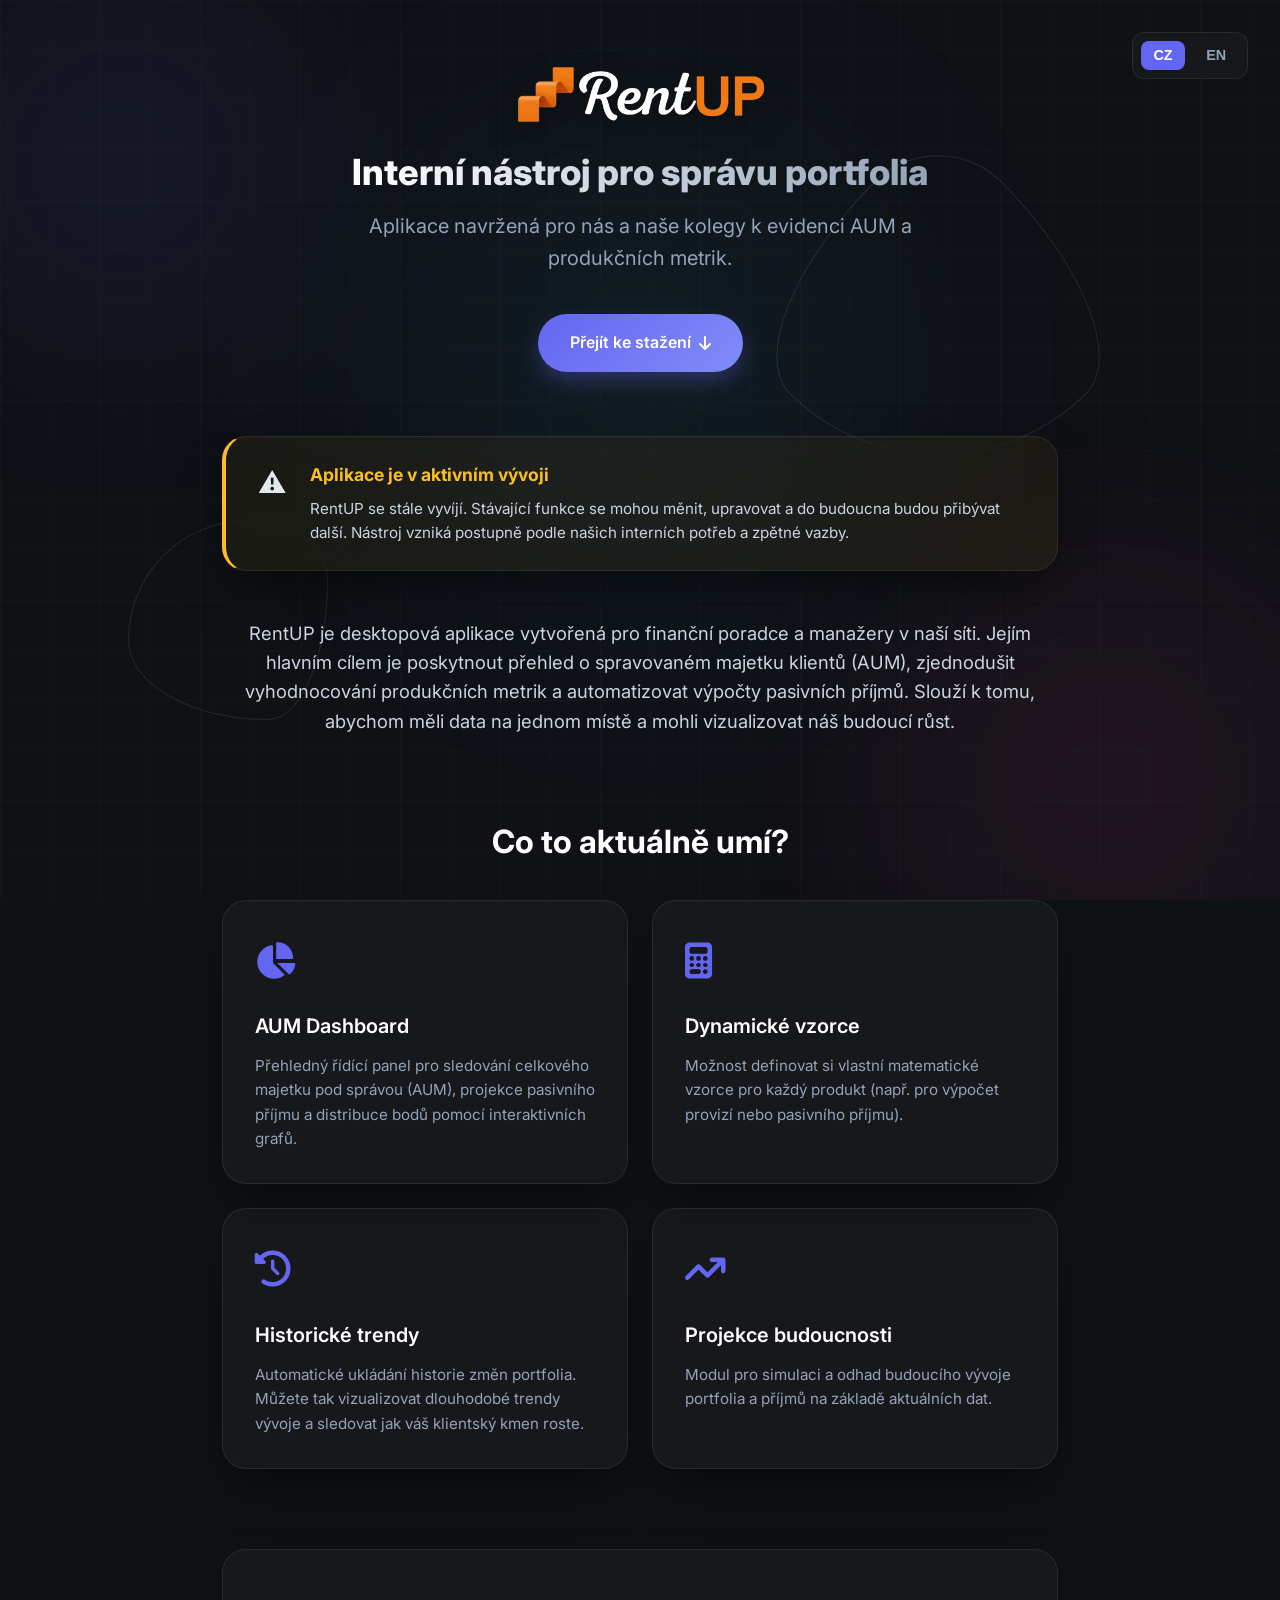
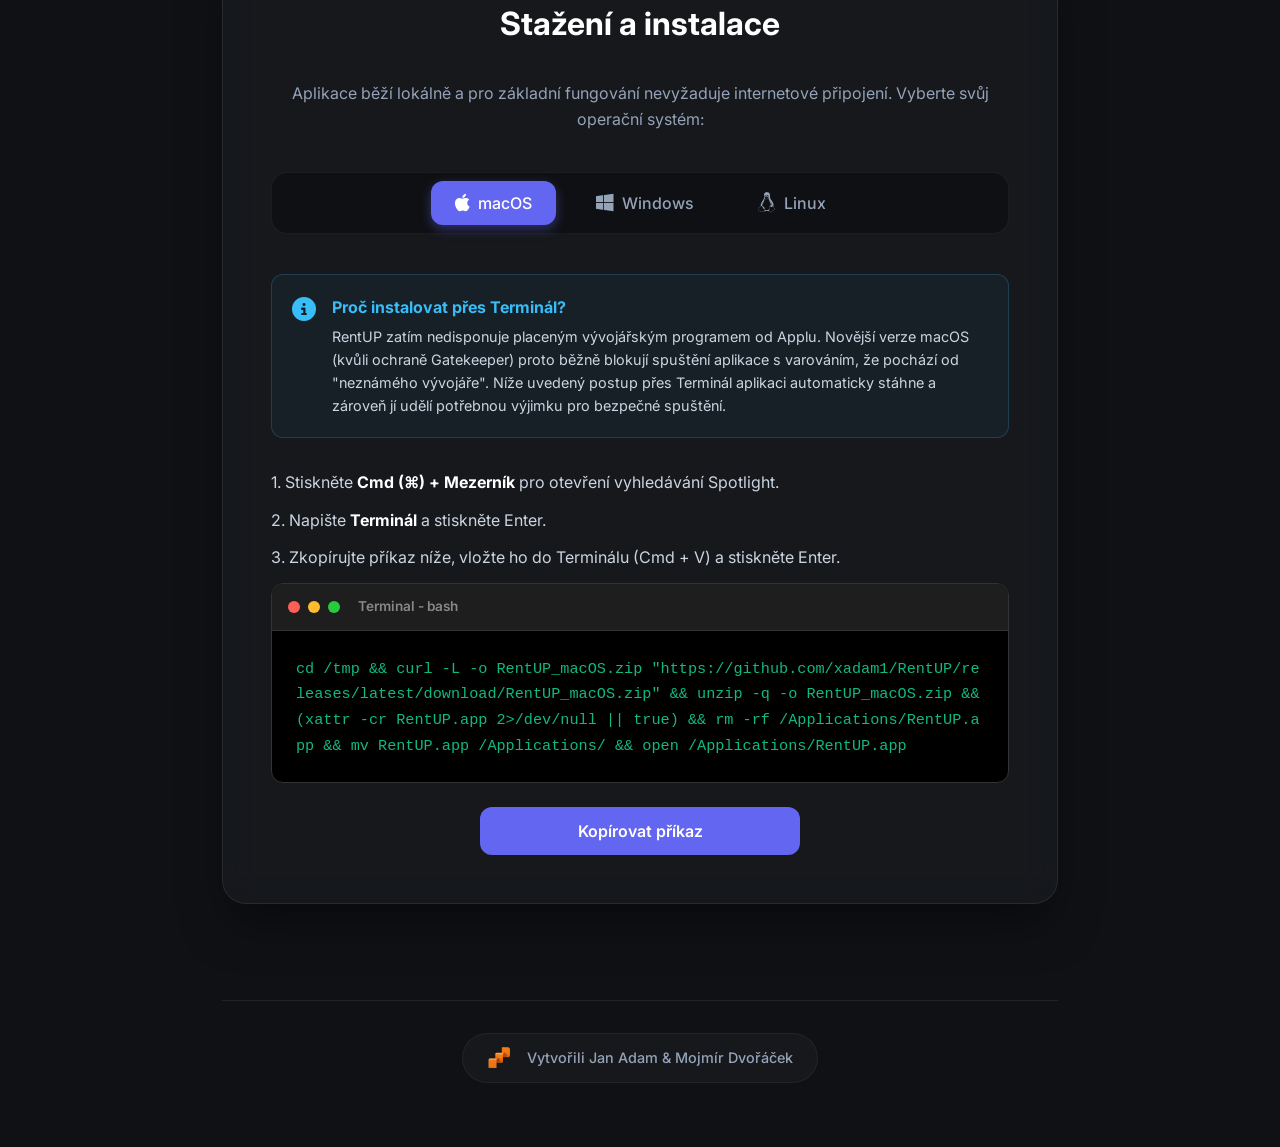
==== index.html @ 417eefb3 "Update pages, added gitignore, moved files, updated readme" ====
<!DOCTYPE html>
<html lang="cs">
<head>
    <meta charset="UTF-8">
    <meta name="viewport" content="width=device-width, initial-scale=1.0">
    <title>RentUP - Interní nástroj</title>
    <link rel="stylesheet" href="style.css">
    <link href="https://fonts.googleapis.com/css2?family=Inter:wght@300;400;500;600;700;800&display=swap" rel="stylesheet">
    <link rel="stylesheet" href="https://cdnjs.cloudflare.com/ajax/libs/font-awesome/6.4.0/css/all.min.css">
    <link rel="icon" type="image/png" href="assets/RentUP_Icon.png">
    <script>
        const translations = {
            'cs': {
                't-title': 'Interní nástroj pro správu portfolia',
                't-subtitle': 'Aplikace navržená pro nás a naše kolegy k evidenci AUM a produkčních metrik.',
                't-cta': 'Přejít ke stažení <i class="fa-solid fa-arrow-down" style="margin-left: 8px;"></i>',
                't-alert-title': 'Aplikace je v aktivním vývoji',
                't-alert-text': 'RentUP se stále vyvíjí. Stávající funkce se mohou měnit, upravovat a do budoucna budou přibývat další. Nástroj vzniká postupně podle našich interních potřeb a zpětné vazby.',
                't-desc': 'RentUP je desktopová aplikace vytvořená pro finanční poradce a manažery v naší síti. Jejím hlavním cílem je poskytnout přehled o spravovaném majetku klientů (AUM), zjednodušit vyhodnocování produkčních metrik a automatizovat výpočty pasivních příjmů. Slouží k tomu, abychom měli data na jednom místě a mohli vizualizovat náš budoucí růst.',
                't-feat-title': 'Co to aktuálně umí?',
                't-f1-title': 'AUM Dashboard',
                't-f1-text': 'Přehledný řídící panel pro sledování celkového majetku pod správou (AUM), projekce pasivního příjmu a distribuce bodů pomocí interaktivních grafů.',
                't-f2-title': 'Dynamické vzorce',
                't-f2-text': 'Možnost definovat si vlastní matematické vzorce pro každý produkt (např. pro výpočet provizí nebo pasivního příjmu).',
                't-f3-title': 'Historické trendy',
                't-f3-text': 'Automatické ukládání historie změn portfolia. Můžete tak vizualizovat dlouhodobé trendy vývoje a sledovat jak váš klientský kmen roste.',
                't-f4-title': 'Projekce budoucnosti',
                't-f4-text': 'Modul pro simulaci a odhad budoucího vývoje portfolia a příjmů na základě aktuálních dat.',
                't-inst-title': 'Stažení a instalace',
                't-inst-sub': 'Aplikace běží lokálně a pro základní fungování nevyžaduje internetové připojení. Vyberte svůj operační systém:',
                't-mac-alert-title': 'Proč instalovat přes Terminál?',
                't-mac-alert-text': 'RentUP zatím nedisponuje placeným vývojářským programem od Applu. Novější verze macOS (kvůli ochraně Gatekeeper) proto běžně blokují spuštění aplikace s varováním, že pochází od "neznámého vývojáře". Níže uvedený postup přes Terminál aplikaci automaticky stáhne a zároveň jí udělí potřebnou výjimku pro bezpečné spuštění.',
                't-step-1': '1. Stiskněte <strong>Cmd (⌘) + Mezerník</strong> pro otevření vyhledávání Spotlight.',
                't-step-2': '2. Napište <strong>Terminál</strong> a stiskněte Enter.',
                't-step-3': '3. Zkopírujte příkaz níže, vložte ho do Terminálu (Cmd + V) a stiskněte Enter.',
                't-copy-cmd': 'Kopírovat příkaz',
                't-win-desc': 'Stáhněte si ZIP archiv, rozbalte jej kamkoliv v počítači a spusťte soubor <code>RentUP.exe</code>. Žádná zdlouhavá instalace není potřeba.',
                't-win-btn': 'Stáhnout pro Windows (.zip)',
                't-lin-desc': 'Stáhněte si archiv pro Linux, rozbalte jej a spusťte binární soubor <code>RentUP</code>.',
                't-lin-btn': 'Stáhnout pro Linux (.zip)',
                't-footer-credits': 'Vytvořili Jan Adam & Mojmír Dvořáček'
            },
            'en': {
                't-title': 'Internal Portfolio Management Tool',
                't-subtitle': 'Application designed for us and our colleagues to track AUM and production metrics.',
                't-cta': 'Go to Download <i class="fa-solid fa-arrow-down" style="margin-left: 8px;"></i>',
                't-alert-title': 'Application is in active development',
                't-alert-text': 'RentUP is constantly evolving. Existing features may change or be modified, and new ones will be added in the future. The tool is being built progressively based on our internal needs and feedback.',
                't-desc': 'RentUP is a desktop application created for financial advisors and managers in our network. Its main goal is to provide an overview of Assets Under Management (AUM), simplify the evaluation of production metrics, and automate passive income calculations. It helps us keep data in one place and visualize our future growth.',
                't-feat-title': 'Current Features',
                't-f1-title': 'AUM Dashboard',
                't-f1-text': 'A clear dashboard for tracking total Assets Under Management (AUM), passive income projections, and point distributions using interactive charts.',
                't-f2-title': 'Dynamic Formulas',
                't-f2-text': 'The ability to define custom mathematical formulas for each product (e.g., for calculating commissions or passive income).',
                't-f3-title': 'Historical Trends',
                't-f3-text': 'Automatic saving of portfolio change history. You can visualize long-term development trends and track how your client base is growing.',
                't-f4-title': 'Future Projections',
                't-f4-text': 'A module for simulating and estimating future portfolio and income development based on current data.',
                't-inst-title': 'Download and Installation',
                't-inst-sub': 'The application runs locally and does not require an internet connection for basic functionality. Choose your operating system:',
                't-mac-alert-title': 'Why install via Terminal?',
                't-mac-alert-text': 'RentUP does not yet have a paid Apple Developer program. Therefore, newer versions of macOS (due to Gatekeeper protection) normally block the application from launching, warning that it comes from an "unknown developer". The Terminal procedure below automatically downloads the application and grants it the necessary exception for safe launch.',
                't-step-1': '1. Press <strong>Cmd (⌘) + Space</strong> to open Spotlight search.',
                't-step-2': '2. Type <strong>Terminal</strong> and press Enter.',
                't-step-3': '3. Copy the command below, paste it into the Terminal (Cmd + V) and press Enter.',
                't-copy-cmd': 'Copy command',
                't-win-desc': 'Download the ZIP archive, extract it anywhere on your computer, and run the <code>RentUP.exe</code> file. No tedious installation is needed.',
                't-win-btn': 'Download for Windows (.zip)',
                't-lin-desc': 'Download the archive for Linux, extract it, and run the <code>RentUP</code> binary.',
                't-lin-btn': 'Download for Linux (.zip)',
                't-footer-credits': 'Created by Jan Adam & Mojmír Dvořáček'
            }
        };

        let currentLang = 'cs';

        function setLanguage(lang) {
            currentLang = lang;
            document.documentElement.lang = lang;
            
            document.querySelectorAll('.lang-btn').forEach(btn => {
                if (btn.dataset.lang === lang) {
                    btn.classList.add('active');
                } else {
                    btn.classList.remove('active');
                }
            });

            for (const key in translations[lang]) {
                const elements = document.querySelectorAll(`[data-i18n="${key}"]`);
                elements.forEach(el => {
                    el.innerHTML = translations[lang][key];
                });
            }
        }

        function copyCommand() {
            const cmd = document.getElementById("install-cmd").innerText;
            navigator.clipboard.writeText(cmd).then(() => {
                const btn = document.getElementById("copy-btn");
                const originalText = translations[currentLang]['t-copy-cmd'];
                
                btn.innerHTML = currentLang === 'cs' ? 'Zkopírováno!' : 'Copied!';
                btn.classList.add("copied");
                
                setTimeout(() => {
                    btn.innerHTML = originalText;
                    btn.classList.remove("copied");
                }, 2000);
            });
        }

        function selectOS(os) {
            document.querySelectorAll('.os-content').forEach(el => el.classList.remove('active'));
            document.querySelectorAll('.os-tab').forEach(el => el.classList.remove('active'));
            
            document.getElementById(`os-${os}`).classList.add('active');
            document.querySelector(`.os-tab[data-os="${os}"]`).classList.add('active');
        }

        window.onload = () => {
            setLanguage('cs');
            selectOS('mac'); // Default selected OS
        };
    </script>
</head>
<body>
    <div class="grid-background"></div>
    <div class="background-blobs">
        <div class="blob blob-1"></div>
        <div class="blob blob-2"></div>
        <div class="blob blob-3"></div>
        <div class="floating-shape shape-1"></div>
        <div class="floating-shape shape-2"></div>
    </div>

    <!-- Language Switcher -->
    <div class="lang-switcher">
        <button class="lang-btn active" data-lang="cs" onclick="setLanguage('cs')">CZ</button>
        <button class="lang-btn" data-lang="en" onclick="setLanguage('en')">EN</button>
    </div>

    <div class="container">
        <header>
            <img src="assets/RentUP_Logo_White.png" alt="RentUP Logo" class="main-logo">
            <h1 class="title" data-i18n="t-title">Interní nástroj pro správu portfolia</h1>
            <p class="subtitle" data-i18n="t-subtitle">Aplikace navržená pro nás a naše kolegy k evidenci AUM a produkčních metrik.</p>
            
            <!-- Call to action button -->
            <a href="#download-section" class="cta-button" data-i18n="t-cta">Přejít ke stažení <i class="fa-solid fa-arrow-down" style="margin-left: 8px;"></i></a>
        </header>

        <main>
            <div class="alert-box glass-panel">
                <div class="alert-icon">⚠️</div>
                <div class="alert-content">
                    <strong data-i18n="t-alert-title">Aplikace je v aktivním vývoji</strong>
                    <p data-i18n="t-alert-text">RentUP se stále vyvíjí. Stávající funkce se mohou měnit, upravovat a do budoucna budou přibývat další. Nástroj vzniká postupně podle našich interních potřeb a zpětné vazby.</p>
                </div>
            </div>

            <section class="description-section">
                <p data-i18n="t-desc">
                    RentUP je desktopová aplikace vytvořená pro finanční poradce a manažery v naší síti. Jejím hlavním cílem je poskytnout přehled o spravovaném majetku klientů (AUM), zjednodušit vyhodnocování produkčních metrik a automatizovat výpočty pasivních příjmů. Slouží k tomu, abychom měli data na jednom místě a mohli vizualizovat náš budoucí růst.
                </p>
            </section>

            <section class="features">
                <h2 class="section-title" data-i18n="t-feat-title">Co to aktuálně umí?</h2>
                <div class="features-grid">
                    <div class="glass-panel feature-card">
                        <div class="feature-icon"><i class="fa-solid fa-chart-pie"></i></div>
                        <h3 data-i18n="t-f1-title">AUM Dashboard</h3>
                        <p data-i18n="t-f1-text">Přehledný řídící panel pro sledování celkového majetku pod správou (AUM), projekce pasivního příjmu a distribuce bodů pomocí interaktivních grafů.</p>
                    </div>
                    <div class="glass-panel feature-card">
                        <div class="feature-icon"><i class="fa-solid fa-calculator"></i></div>
                        <h3 data-i18n="t-f2-title">Dynamické vzorce</h3>
                        <p data-i18n="t-f2-text">Možnost definovat si vlastní matematické vzorce pro každý produkt (např. pro výpočet provizí nebo pasivního příjmu).</p>
                    </div>
                    <div class="glass-panel feature-card">
                        <div class="feature-icon"><i class="fa-solid fa-clock-rotate-left"></i></div>
                        <h3 data-i18n="t-f3-title">Historické trendy</h3>
                        <p data-i18n="t-f3-text">Automatické ukládání historie změn portfolia. Můžete tak vizualizovat dlouhodobé trendy vývoje a sledovat jak váš klientský kmen roste.</p>
                    </div>
                    <div class="glass-panel feature-card">
                        <div class="feature-icon"><i class="fa-solid fa-arrow-trend-up"></i></div>
                        <h3 data-i18n="t-f4-title">Projekce budoucnosti</h3>
                        <p data-i18n="t-f4-text">Modul pro simulaci a odhad budoucího vývoje portfolia a příjmů na základě aktuálních dat.</p>
                    </div>
                </div>
            </section>

            <section id="download-section" class="glass-panel install-section">
                <h2 class="section-title" data-i18n="t-inst-title">Stažení a instalace</h2>
                <p class="install-sub" data-i18n="t-inst-sub">Aplikace běží lokálně a pro základní fungování nevyžaduje internetové připojení. Vyberte svůj operační systém:</p>

                <div class="os-tabs">
                    <button class="os-tab active" data-os="mac" onclick="selectOS('mac')">
                        <i class="fa-brands fa-apple" style="font-size: 20px;"></i> macOS
                    </button>
                    <button class="os-tab" data-os="windows" onclick="selectOS('windows')">
                        <i class="fa-brands fa-windows" style="font-size: 20px;"></i> Windows
                    </button>
                    <button class="os-tab" data-os="linux" onclick="selectOS('linux')">
                        <i class="fa-brands fa-linux" style="font-size: 20px;"></i> Linux
                    </button>
                </div>

                <!-- macOS Content -->
                <div id="os-mac" class="os-content active">
                    <div class="info-alert">
                        <i class="fa-solid fa-circle-info" style="font-size: 24px; color: #38bdf8; margin-top: 2px;"></i>
                        <div>
                            <strong data-i18n="t-mac-alert-title">Proč instalovat přes Terminál?</strong>
                            <p data-i18n="t-mac-alert-text">RentUP zatím nedisponuje placeným vývojářským programem od Applu. Novější verze macOS (kvůli ochraně Gatekeeper) proto běžně blokují spuštění aplikace s varováním, že pochází od "neznámého vývojáře". Níže uvedený postup přes Terminál aplikaci automaticky stáhne a zároveň jí udělí potřebnou výjimku pro bezpečné spuštění.</p>
                        </div>
                    </div>
                    
                    <div class="steps">
                        <p data-i18n="t-step-1">1. Stiskněte <strong>Cmd (⌘) + Mezerník</strong> pro otevření vyhledávání Spotlight.</p>
                        <p data-i18n="t-step-2">2. Napište <strong>Terminál</strong> a stiskněte Enter.</p>
                        <p data-i18n="t-step-3">3. Zkopírujte příkaz níže, vložte ho do Terminálu (Cmd + V) a stiskněte Enter.</p>
                    </div>

                    <div class="terminal-block">
                        <div class="terminal-header">
                            <span class="dot red"></span>
                            <span class="dot yellow"></span>
                            <span class="dot green"></span>
                            <span class="terminal-title">Terminal - bash</span>
                        </div>
                        <div class="terminal-body">
                            <code id="install-cmd">cd /tmp && curl -L -o RentUP_macOS.zip "https://github.com/xadam1/RentUP/releases/latest/download/RentUP_macOS.zip" && unzip -q -o RentUP_macOS.zip && (xattr -cr RentUP.app 2&gt;/dev/null || true) && rm -rf /Applications/RentUP.app && mv RentUP.app /Applications/ && open /Applications/RentUP.app</code>
                        </div>
                    </div>
                    <div class="download-button-wrapper">
                        <button id="copy-btn" class="primary-btn" onclick="copyCommand()" data-i18n="t-copy-cmd">Kopírovat příkaz</button>
                    </div>
                </div>

                <!-- Windows Content -->
                <div id="os-windows" class="os-content">
                    <p class="os-desc" data-i18n="t-win-desc">Stáhněte si ZIP archiv, rozbalte jej kamkoliv v počítači a spusťte soubor <code>RentUP.exe</code>. Žádná zdlouhavá instalace není potřeba.</p>
                    <div class="download-button-wrapper">
                        <a href="https://github.com/xadam1/RentUP/releases/latest/download/RentUP_Windows.zip" class="primary-btn download-link">
                            <i class="fa-solid fa-download"></i>
                            <span data-i18n="t-win-btn">Stáhnout pro Windows (.zip)</span>
                        </a>
                    </div>
                </div>

                <!-- Linux Content -->
                <div id="os-linux" class="os-content">
                    <p class="os-desc" data-i18n="t-lin-desc">Stáhněte si archiv pro Linux, rozbalte jej a spusťte binární soubor <code>RentUP</code>.</p>
                    <div class="download-button-wrapper">
                        <a href="https://github.com/xadam1/RentUP/releases/latest/download/RentUP_Linux.zip" class="primary-btn download-link">
                            <i class="fa-solid fa-download"></i>
                            <span data-i18n="t-lin-btn">Stáhnout pro Linux (.zip)</span>
                        </a>
                    </div>
                </div>

            </section>
        </main>
        
        <footer>
            <div class="credits">
                <img src="assets/RentUP_Icon.png" alt="RentUP Icon" class="footer-icon">
                <p data-i18n="t-footer-credits">Vytvořili Jan Adam & Mojmír Dvořáček</p>
            </div>
        </footer>
    </div>
</body>
</html>
---- style.css ----
:root {
    --bg-color: #0f1115;
    --text-color: #e2e8f0;
    --accent-color: #6366f1;
    --accent-hover: #4f46e5;
    --glass-bg: rgba(255, 255, 255, 0.03);
    --glass-border: rgba(255, 255, 255, 0.08);
    --card-hover-bg: rgba(255, 255, 255, 0.06);
}

* {
    box-sizing: border-box;
    margin: 0;
    padding: 0;
}

body {
    font-family: 'Inter', sans-serif;
    background-color: var(--bg-color);
    color: var(--text-color);
    line-height: 1.6;
    overflow-x: hidden;
    position: relative;
}

/* Background grid for modern look */
.grid-background {
    position: fixed;
    top: 0;
    left: 0;
    width: 100vw;
    height: 100vh;
    z-index: -2;
    background-image: 
        linear-gradient(to right, rgba(255, 255, 255, 0.02) 1px, transparent 1px),
        linear-gradient(to bottom, rgba(255, 255, 255, 0.02) 1px, transparent 1px);
    background-size: 50px 50px;
    pointer-events: none;
}

/* Background Blobs and Shapes */
.background-blobs {
    position: fixed;
    top: 0;
    left: 0;
    width: 100vw;
    height: 100vh;
    z-index: -1;
    overflow: hidden;
    pointer-events: none;
}

.blob {
    position: absolute;
    filter: blur(100px);
    opacity: 0.4;
    border-radius: 50%;
    animation: float 20s infinite ease-in-out;
}

.blob-1 {
    top: -10%;
    left: -10%;
    width: 500px;
    height: 500px;
    background: radial-gradient(circle, rgba(99,102,241,0.4) 0%, rgba(99,102,241,0) 70%);
}

.blob-2 {
    bottom: -20%;
    right: -10%;
    width: 600px;
    height: 600px;
    background: radial-gradient(circle, rgba(236,72,153,0.3) 0%, rgba(236,72,153,0) 70%);
    animation-delay: -5s;
}

.blob-3 {
    top: 40%;
    left: 50%;
    transform: translate(-50%, -50%);
    width: 800px;
    height: 800px;
    background: radial-gradient(circle, rgba(56,189,248,0.2) 0%, rgba(56,189,248,0) 70%);
    animation-delay: -10s;
}

.floating-shape {
    position: absolute;
    border: 1px solid rgba(255, 255, 255, 0.1);
    animation: floatShape 25s infinite linear;
}

.shape-1 {
    width: 300px;
    height: 300px;
    top: 20%;
    right: 15%;
    border-radius: 30% 70% 70% 30% / 30% 30% 70% 70%;
    transform: rotate(45deg);
}

.shape-2 {
    width: 200px;
    height: 200px;
    bottom: 20%;
    left: 10%;
    border-radius: 60% 40% 30% 70% / 60% 30% 70% 40%;
    animation-direction: reverse;
}

@keyframes float {
    0%, 100% { transform: translate(0, 0) scale(1); }
    33% { transform: translate(30px, -50px) scale(1.1); }
    66% { transform: translate(-20px, 20px) scale(0.9); }
}

@keyframes floatShape {
    0% { transform: rotate(0deg) translate(0, 0); }
    50% { transform: rotate(180deg) translate(50px, 50px); }
    100% { transform: rotate(360deg) translate(0, 0); }
}

/* Language Switcher */
.lang-switcher {
    position: absolute;
    top: 2rem;
    right: 2rem;
    display: flex;
    gap: 0.5rem;
    background: var(--glass-bg);
    border: 1px solid var(--glass-border);
    backdrop-filter: blur(10px);
    padding: 0.5rem;
    border-radius: 12px;
    z-index: 10;
}

.lang-btn {
    background: transparent;
    border: none;
    color: #94a3b8;
    padding: 0.4rem 0.8rem;
    border-radius: 8px;
    cursor: pointer;
    font-size: 0.9rem;
    font-weight: 600;
    transition: all 0.2s ease;
}

.lang-btn:hover {
    color: #fff;
    background: rgba(255, 255, 255, 0.05);
}

.lang-btn.active {
    background: var(--accent-color);
    color: #fff;
}

.container {
    max-width: 900px;
    margin: 0 auto;
    padding: 4rem 2rem;
    position: relative;
    z-index: 1;
}

/* Header */
header {
    text-align: center;
    margin-bottom: 4rem;
    animation: fadeInDown 0.8s ease-out;
    display: flex;
    flex-direction: column;
    align-items: center;
}

.main-logo {
    width: 280px; /* Made logo bigger */
    height: auto;
    margin-bottom: 1.5rem;
    filter: drop-shadow(0 10px 15px rgba(0,0,0,0.3));
}

.title {
    font-size: 2.25rem;
    font-weight: 800;
    margin-bottom: 1rem;
    background: linear-gradient(to right, #fff, #94a3b8);
    -webkit-background-clip: text;
    -webkit-text-fill-color: transparent;
    line-height: 1.2;
}

.subtitle {
    font-size: 1.25rem;
    color: #94a3b8;
    max-width: 600px;
    margin: 0 auto 2.5rem auto;
}

.cta-button {
    display: inline-flex;
    align-items: center;
    background: linear-gradient(135deg, var(--accent-color), #818cf8);
    color: #fff;
    padding: 1rem 2rem;
    border-radius: 50px;
    font-weight: 600;
    text-decoration: none;
    transition: all 0.3s ease;
    box-shadow: 0 10px 20px rgba(99, 102, 241, 0.3);
}

.cta-button:hover {
    transform: translateY(-3px);
    box-shadow: 0 15px 30px rgba(99, 102, 241, 0.4);
    background: linear-gradient(135deg, var(--accent-hover), #6366f1);
}

/* Glassmorphism Panel */
.glass-panel {
    background: var(--glass-bg);
    border: 1px solid var(--glass-border);
    backdrop-filter: blur(16px);
    -webkit-backdrop-filter: blur(16px);
    border-radius: 24px;
    padding: 2rem;
    box-shadow: 0 25px 50px -12px rgba(0, 0, 0, 0.5);
}

/* Alerts */
.alert-box {
    display: flex;
    align-items: flex-start;
    gap: 1.5rem;
    margin-bottom: 3rem;
    border-left: 4px solid #fbbf24;
    background: rgba(251, 191, 36, 0.05);
    padding: 1.5rem 2rem;
    animation: fadeInUp 0.8s ease-out 0.2s both;
}

.alert-icon {
    font-size: 1.75rem;
}

.alert-content strong {
    display: block;
    color: #fbbf24;
    font-size: 1.1rem;
    margin-bottom: 0.5rem;
}

.alert-content p {
    color: #cbd5e1;
    font-size: 0.95rem;
}

.info-alert {
    display: flex;
    align-items: flex-start;
    gap: 1rem;
    background: rgba(56, 189, 248, 0.05);
    border: 1px solid rgba(56, 189, 248, 0.2);
    border-radius: 12px;
    padding: 1.25rem;
    margin-bottom: 2rem;
}

.info-alert strong {
    color: #38bdf8;
    display: block;
    margin-bottom: 0.25rem;
}

.info-alert p {
    font-size: 0.9rem;
    color: #cbd5e1;
}

/* Text Sections */
.description-section {
    text-align: center;
    font-size: 1.15rem;
    color: #cbd5e1;
    max-width: 800px;
    margin: 0 auto 5rem auto;
    animation: fadeInUp 0.8s ease-out 0.3s both;
}

.section-title {
    font-size: 2rem;
    font-weight: 700;
    margin-bottom: 2rem;
    text-align: center;
    color: #fff;
}

/* Features Grid */
.features {
    margin-bottom: 5rem;
    animation: fadeInUp 0.8s ease-out 0.4s both;
}

.features-grid {
    display: grid;
    grid-template-columns: repeat(auto-fit, minmax(280px, 1fr));
    gap: 1.5rem;
}

.feature-card {
    padding: 2rem;
    transition: transform 0.3s ease, background 0.3s ease, box-shadow 0.3s ease;
    cursor: default;
}

.feature-card:hover {
    transform: translateY(-5px);
    background: var(--card-hover-bg);
    box-shadow: 0 15px 30px rgba(0,0,0,0.2);
    border-color: rgba(255,255,255,0.15);
}

.feature-icon {
    font-size: 2.25rem;
    margin-bottom: 1.25rem;
    display: inline-block;
    color: var(--accent-color);
}

.feature-card h3 {
    font-size: 1.25rem;
    font-weight: 600;
    color: #fff;
    margin-bottom: 0.75rem;
}

.feature-card p {
    color: #94a3b8;
    font-size: 0.95rem;
}

/* Install Section */
.install-section {
    padding: 3rem;
    animation: fadeInUp 0.8s ease-out 0.5s both;
    scroll-margin-top: 2rem; /* For smooth scrolling */
}

.install-sub {
    text-align: center;
    color: #94a3b8;
    margin-bottom: 2.5rem;
}

.os-tabs {
    display: flex;
    justify-content: center;
    gap: 1rem;
    margin-bottom: 2.5rem;
    background: rgba(0,0,0,0.3);
    padding: 0.5rem;
    border-radius: 16px;
    border: 1px solid rgba(255,255,255,0.05);
}

.os-tab {
    display: flex;
    align-items: center;
    gap: 0.5rem;
    background: transparent;
    border: none;
    color: #94a3b8;
    padding: 0.75rem 1.5rem;
    font-size: 1rem;
    font-weight: 500;
    cursor: pointer;
    border-radius: 12px;
    transition: all 0.2s ease;
    font-family: inherit;
}

.os-tab:hover {
    color: #fff;
    background: rgba(255,255,255,0.05);
}

.os-tab.active {
    background: var(--accent-color);
    color: #fff;
    box-shadow: 0 4px 12px rgba(99, 102, 241, 0.4);
}

.os-content {
    display: none;
    animation: fadeIn 0.4s ease-out;
}

.os-content.active {
    display: block;
}

/* Terminal */
.steps p {
    margin-bottom: 0.75rem;
    color: #cbd5e1;
}

.steps strong {
    color: #fff;
}

.terminal-block {
    background: #000;
    border-radius: 12px;
    overflow: hidden;
    margin-bottom: 1.5rem;
    text-align: left;
    border: 1px solid #333;
}

.terminal-header {
    background: #1e1e1e;
    padding: 0.75rem 1rem;
    display: flex;
    align-items: center;
    border-bottom: 1px solid #333;
}

.dot {
    width: 12px;
    height: 12px;
    border-radius: 50%;
    margin-right: 8px;
}
.dot.red { background: #ff5f56; }
.dot.yellow { background: #ffbd2e; }
.dot.green { background: #27c93f; }

.terminal-title {
    color: #888;
    font-size: 0.85rem;
    margin-left: 10px;
    font-weight: 600;
}

.terminal-body {
    padding: 1.5rem;
    overflow-x: auto;
}

.terminal-body code {
    font-family: 'Menlo', 'Monaco', 'Courier New', monospace;
    color: #10b981;
    font-size: 0.95rem;
    line-height: 1.5;
    white-space: pre-wrap;
    word-break: break-all;
}

/* Buttons */
.download-button-wrapper {
    display: flex;
    justify-content: center;
    margin-top: 1.5rem;
}

.primary-btn {
    display: inline-flex;
    align-items: center;
    justify-content: center;
    gap: 0.75rem;
    background: var(--accent-color);
    color: #fff;
    border: none;
    padding: 0.875rem 1.5rem;
    border-radius: 12px;
    font-size: 1rem;
    font-weight: 600;
    cursor: pointer;
    transition: all 0.3s ease;
    font-family: inherit;
    text-decoration: none;
    width: 100%;
    max-width: 320px;
}

.primary-btn:hover {
    background: var(--accent-hover);
    transform: translateY(-2px);
    box-shadow: 0 8px 16px rgba(99, 102, 241, 0.3);
}

.primary-btn.copied {
    background: #10b981;
}

.os-desc {
    text-align: center;
    color: #cbd5e1;
    max-width: 500px;
    margin: 0 auto 1.5rem auto;
}

/* Footer */
footer {
    margin-top: 6rem;
    padding-top: 2rem;
    border-top: 1px solid var(--glass-border);
    display: flex;
    flex-direction: column;
    align-items: center;
    gap: 1rem;
}

.credits {
    display: flex;
    align-items: center;
    gap: 1rem;
    background: rgba(255,255,255,0.03);
    padding: 0.75rem 1.5rem;
    border-radius: 50px;
    border: 1px solid rgba(255,255,255,0.05);
}

.footer-icon {
    width: 24px;
    height: 24px;
    border-radius: 6px;
}

.credits p {
    color: #94a3b8;
    font-size: 0.9rem;
    font-weight: 500;
}

/* Animations */
@keyframes fadeInUp {
    from { opacity: 0; transform: translateY(20px); }
    to { opacity: 1; transform: translateY(0); }
}

@keyframes fadeInDown {
    from { opacity: 0; transform: translateY(-20px); }
    to { opacity: 1; transform: translateY(0); }
}

@keyframes fadeIn {
    from { opacity: 0; }
    to { opacity: 1; }
}

/* Smooth Scrolling */
html {
    scroll-behavior: smooth;
}

/* Responsive */
@media (max-width: 768px) {
    .title { font-size: 2.25rem; }
    .os-tabs { flex-direction: column; }
    .glass-panel { padding: 1.5rem; }
    .install-section { padding: 2rem 1.5rem; }
    .features-grid { grid-template-columns: 1fr; }
    .lang-switcher { position: relative; top: 0; right: 0; justify-content: center; margin-bottom: 2rem; display: inline-flex; }
    body { display: flex; flex-direction: column; }
    .container { padding-top: 2rem; }
}
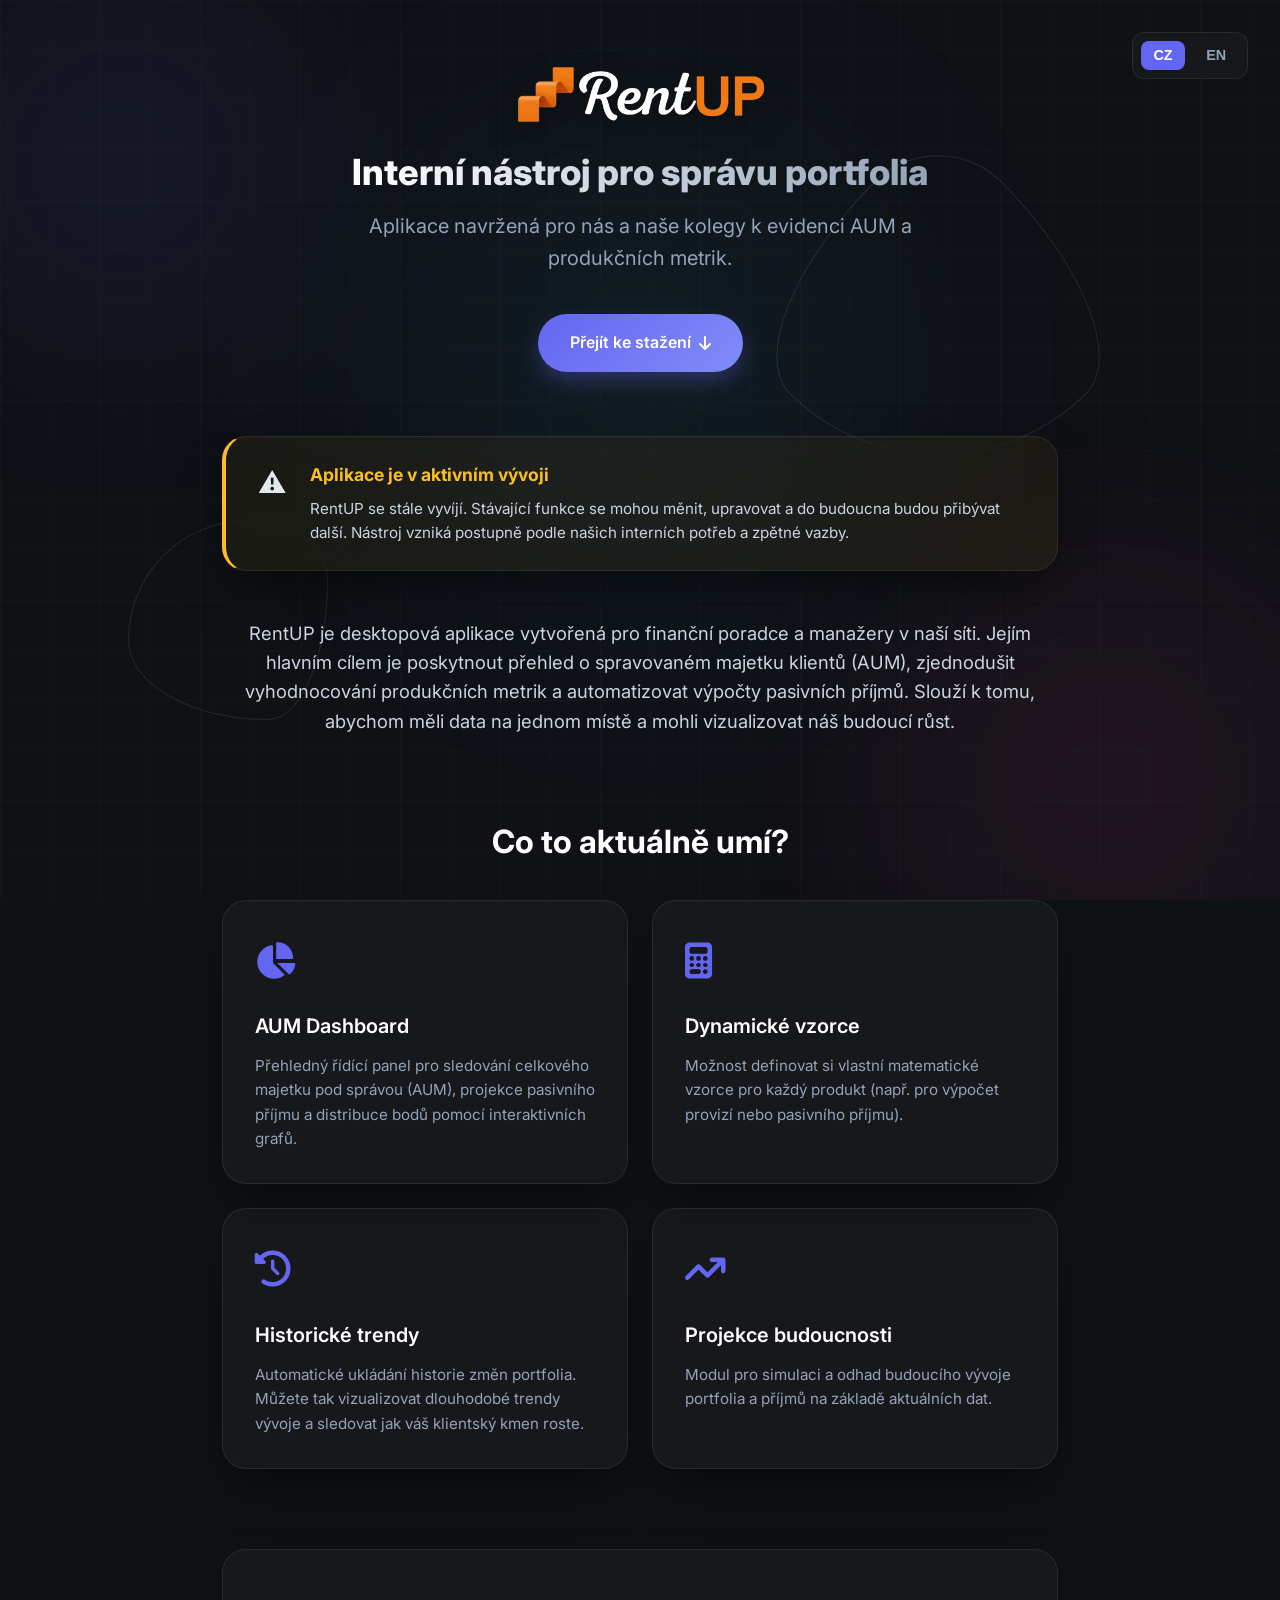
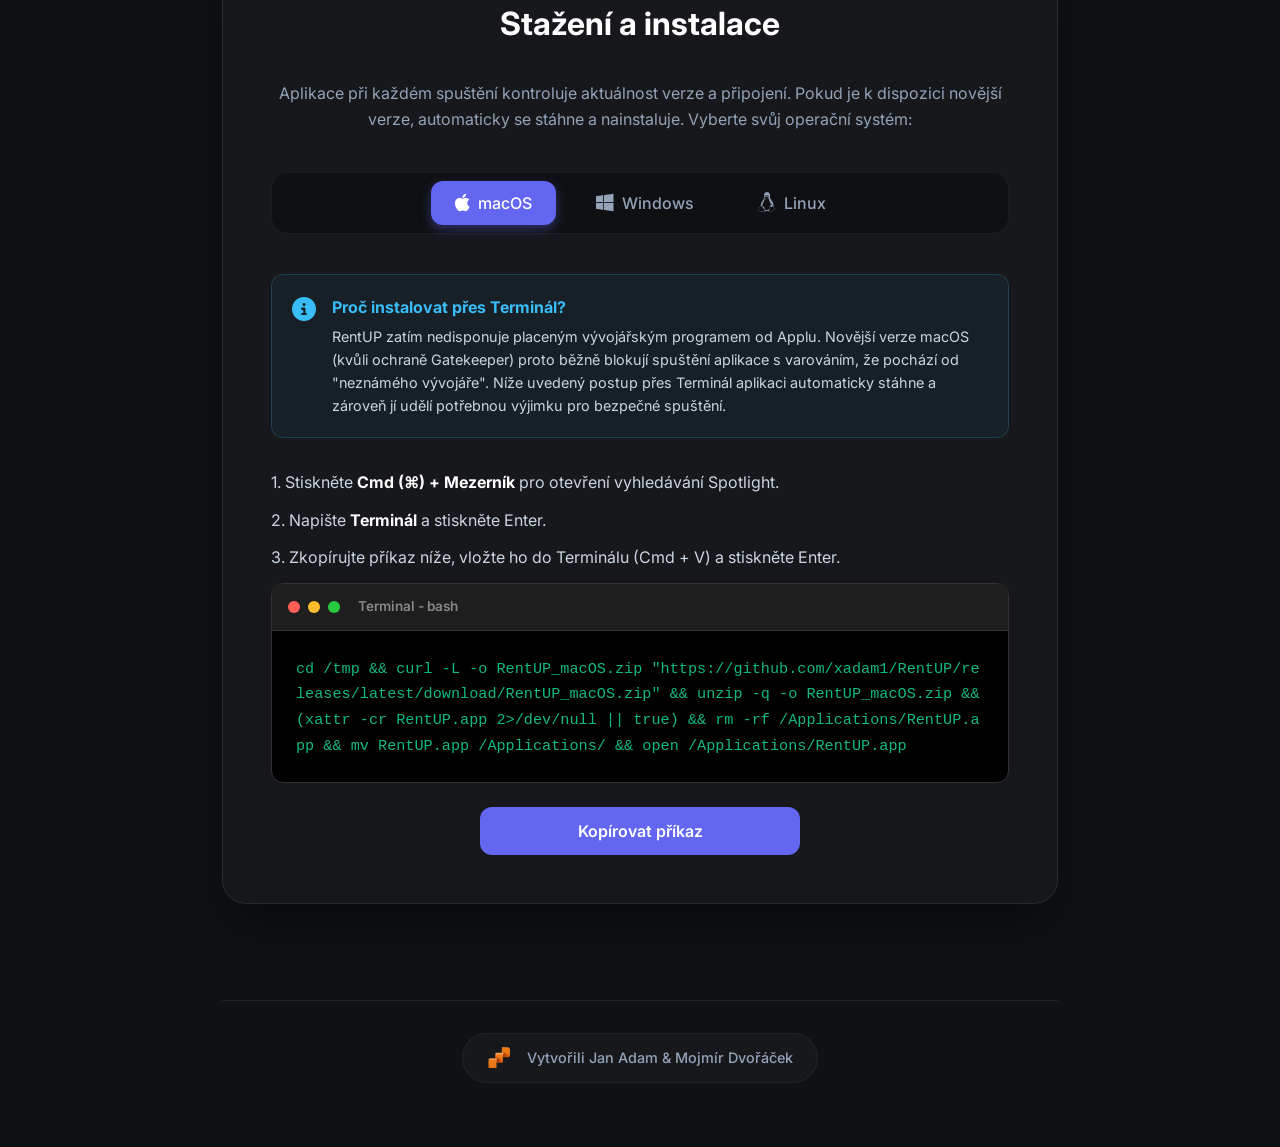
==== commit 51835e02: "Update docs structure and README for mandatory internet connection" ====
--- a/index.html
+++ b/index.html
@@ -27,7 +27,7 @@
                 't-f4-title': 'Projekce budoucnosti',
                 't-f4-text': 'Modul pro simulaci a odhad budoucího vývoje portfolia a příjmů na základě aktuálních dat.',
                 't-inst-title': 'Stažení a instalace',
-                't-inst-sub': 'Aplikace běží lokálně a pro základní fungování nevyžaduje internetové připojení. Vyberte svůj operační systém:',
+                't-inst-sub': 'Aplikace při každém spuštění kontroluje aktuálnost verze a připojení. Pokud je k dispozici novější verze, automaticky se stáhne a nainstaluje. Vyberte svůj operační systém:',
                 't-mac-alert-title': 'Proč instalovat přes Terminál?',
                 't-mac-alert-text': 'RentUP zatím nedisponuje placeným vývojářským programem od Applu. Novější verze macOS (kvůli ochraně Gatekeeper) proto běžně blokují spuštění aplikace s varováním, že pochází od "neznámého vývojáře". Níže uvedený postup přes Terminál aplikaci automaticky stáhne a zároveň jí udělí potřebnou výjimku pro bezpečné spuštění.',
                 't-step-1': '1. Stiskněte <strong>Cmd (⌘) + Mezerník</strong> pro otevření vyhledávání Spotlight.',
@@ -57,7 +57,7 @@
                 't-f4-title': 'Future Projections',
                 't-f4-text': 'A module for simulating and estimating future portfolio and income development based on current data.',
                 't-inst-title': 'Download and Installation',
-                't-inst-sub': 'The application runs locally and does not require an internet connection for basic functionality. Choose your operating system:',
+                't-inst-sub': 'The application checks for updates upon each startup. If a newer version is available, it automatically downloads and installs. Choose your operating system:',
                 't-mac-alert-title': 'Why install via Terminal?',
                 't-mac-alert-text': 'RentUP does not yet have a paid Apple Developer program. Therefore, newer versions of macOS (due to Gatekeeper protection) normally block the application from launching, warning that it comes from an "unknown developer". The Terminal procedure below automatically downloads the application and grants it the necessary exception for safe launch.',
                 't-step-1': '1. Press <strong>Cmd (⌘) + Space</strong> to open Spotlight search.',
@@ -193,7 +193,7 @@
 
             <section id="download-section" class="glass-panel install-section">
                 <h2 class="section-title" data-i18n="t-inst-title">Stažení a instalace</h2>
-                <p class="install-sub" data-i18n="t-inst-sub">Aplikace běží lokálně a pro základní fungování nevyžaduje internetové připojení. Vyberte svůj operační systém:</p>
+                <p class="install-sub" data-i18n="t-inst-sub">Aplikace při každém spuštění kontroluje aktuálnost verze a připojení. Pokud je k dispozici novější verze, automaticky se stáhne a nainstaluje. Vyberte svůj operační systém:</p>
 
                 <div class="os-tabs">
                     <button class="os-tab active" data-os="mac" onclick="selectOS('mac')">
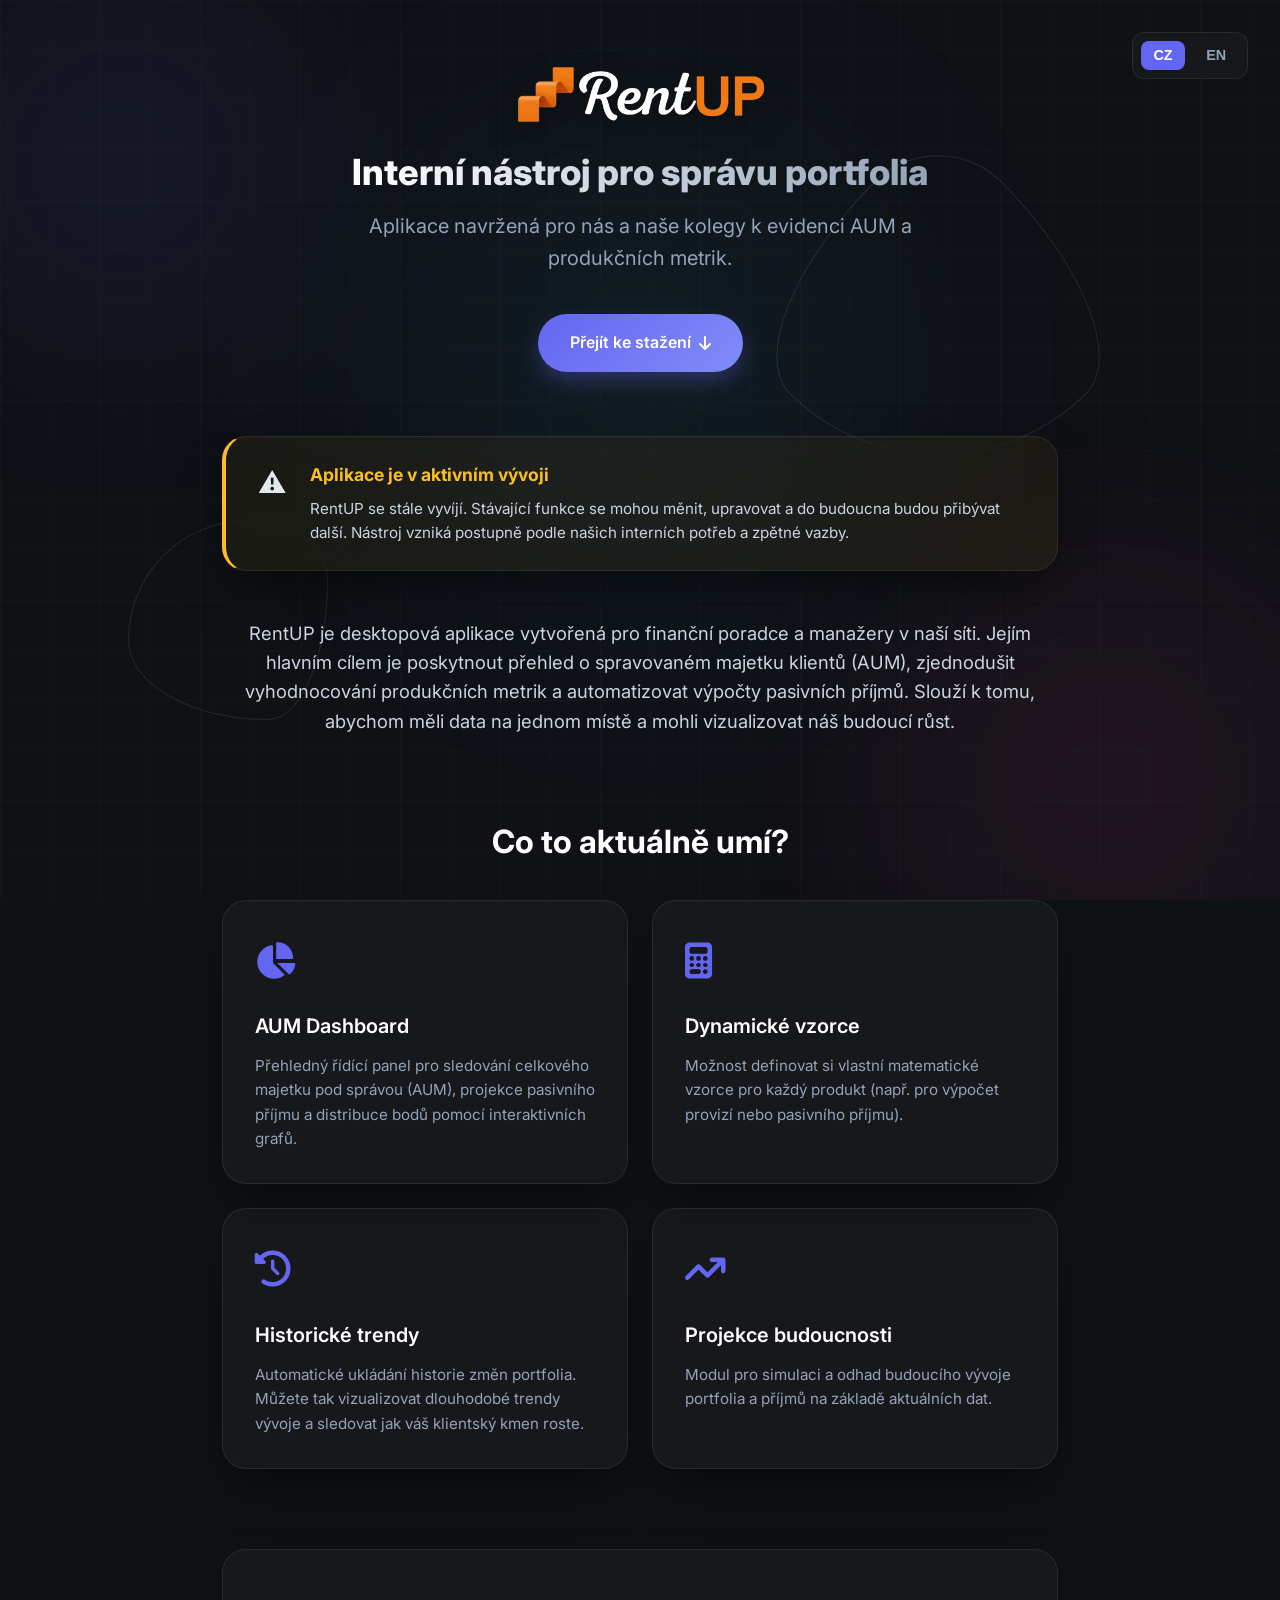
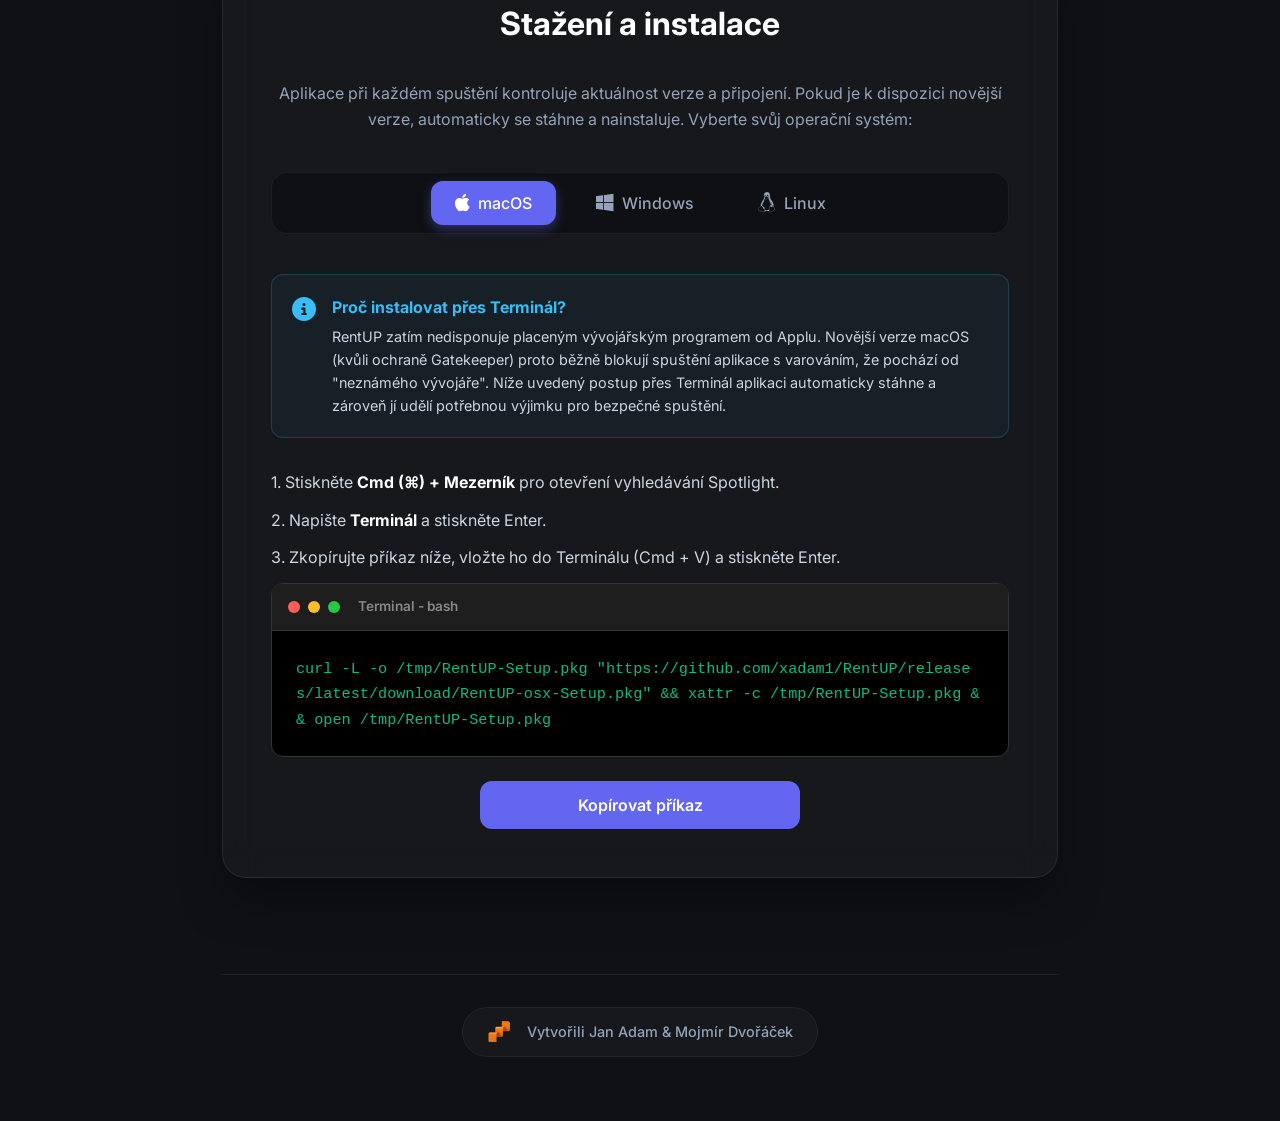
==== commit f29a4ad4: "Update download instructions and README" ====
--- a/index.html
+++ b/index.html
@@ -34,10 +34,10 @@
                 't-step-2': '2. Napište <strong>Terminál</strong> a stiskněte Enter.',
                 't-step-3': '3. Zkopírujte příkaz níže, vložte ho do Terminálu (Cmd + V) a stiskněte Enter.',
                 't-copy-cmd': 'Kopírovat příkaz',
-                't-win-desc': 'Stáhněte si ZIP archiv, rozbalte jej kamkoliv v počítači a spusťte soubor <code>RentUP.exe</code>. Žádná zdlouhavá instalace není potřeba.',
-                't-win-btn': 'Stáhnout pro Windows (.zip)',
-                't-lin-desc': 'Stáhněte si archiv pro Linux, rozbalte jej a spusťte binární soubor <code>RentUP</code>.',
-                't-lin-btn': 'Stáhnout pro Linux (.zip)',
+                't-win-desc': 'Stáhněte si instalátor <code>RentUP-win-Setup.exe</code> a spusťte jej. Aplikace se sama nainstaluje a spustí.',
+                't-win-btn': 'Stáhnout pro Windows (.exe)',
+                't-lin-desc': 'Stáhněte si balíček pro Linux, nastavte mu práva ke spuštění (např. <code>chmod +x RentUP.AppImage</code>) a spusťte jej.',
+                't-lin-btn': 'Stáhnout pro Linux (.AppImage)',
                 't-footer-credits': 'Vytvořili Jan Adam & Mojmír Dvořáček'
             },
             'en': {
@@ -64,10 +64,10 @@
                 't-step-2': '2. Type <strong>Terminal</strong> and press Enter.',
                 't-step-3': '3. Copy the command below, paste it into the Terminal (Cmd + V) and press Enter.',
                 't-copy-cmd': 'Copy command',
-                't-win-desc': 'Download the ZIP archive, extract it anywhere on your computer, and run the <code>RentUP.exe</code> file. No tedious installation is needed.',
-                't-win-btn': 'Download for Windows (.zip)',
-                't-lin-desc': 'Download the archive for Linux, extract it, and run the <code>RentUP</code> binary.',
-                't-lin-btn': 'Download for Linux (.zip)',
+                't-win-desc': 'Download the installer <code>RentUP-win-Setup.exe</code> and run it. The application will automatically install and launch.',
+                't-win-btn': 'Download for Windows (.exe)',
+                't-lin-desc': 'Download the Linux package, set execution permissions (e.g., <code>chmod +x RentUP.AppImage</code>), and run it.',
+                't-lin-btn': 'Download for Linux (.AppImage)',
                 't-footer-credits': 'Created by Jan Adam & Mojmír Dvořáček'
             }
         };
@@ -231,7 +231,7 @@
                             <span class="terminal-title">Terminal - bash</span>
                         </div>
                         <div class="terminal-body">
-                            <code id="install-cmd">cd /tmp && curl -L -o RentUP_macOS.zip "https://github.com/xadam1/RentUP/releases/latest/download/RentUP_macOS.zip" && unzip -q -o RentUP_macOS.zip && (xattr -cr RentUP.app 2&gt;/dev/null || true) && rm -rf /Applications/RentUP.app && mv RentUP.app /Applications/ && open /Applications/RentUP.app</code>
+                            <code id="install-cmd">curl -L -o /tmp/RentUP-Setup.pkg "https://github.com/xadam1/RentUP/releases/latest/download/RentUP-osx-Setup.pkg" &amp;&amp; xattr -c /tmp/RentUP-Setup.pkg &amp;&amp; open /tmp/RentUP-Setup.pkg</code>
                         </div>
                     </div>
                     <div class="download-button-wrapper">
@@ -241,22 +241,22 @@
 
                 <!-- Windows Content -->
                 <div id="os-windows" class="os-content">
-                    <p class="os-desc" data-i18n="t-win-desc">Stáhněte si ZIP archiv, rozbalte jej kamkoliv v počítači a spusťte soubor <code>RentUP.exe</code>. Žádná zdlouhavá instalace není potřeba.</p>
+                    <p class="os-desc" data-i18n="t-win-desc">Stáhněte si instalátor <code>RentUP-win-Setup.exe</code> a spusťte jej. Aplikace se sama nainstaluje a spustí.</p>
                     <div class="download-button-wrapper">
-                        <a href="https://github.com/xadam1/RentUP/releases/latest/download/RentUP_Windows.zip" class="primary-btn download-link">
+                        <a href="https://github.com/xadam1/RentUP/releases/latest/download/RentUP-win-Setup.exe" class="primary-btn download-link">
                             <i class="fa-solid fa-download"></i>
-                            <span data-i18n="t-win-btn">Stáhnout pro Windows (.zip)</span>
+                            <span data-i18n="t-win-btn">Stáhnout pro Windows (.exe)</span>
                         </a>
                     </div>
                 </div>
 
                 <!-- Linux Content -->
                 <div id="os-linux" class="os-content">
-                    <p class="os-desc" data-i18n="t-lin-desc">Stáhněte si archiv pro Linux, rozbalte jej a spusťte binární soubor <code>RentUP</code>.</p>
+                    <p class="os-desc" data-i18n="t-lin-desc">Stáhněte si balíček pro Linux, nastavte mu práva ke spuštění (např. <code>chmod +x RentUP.AppImage</code>) a spusťte jej.</p>
                     <div class="download-button-wrapper">
-                        <a href="https://github.com/xadam1/RentUP/releases/latest/download/RentUP_Linux.zip" class="primary-btn download-link">
+                        <a href="https://github.com/xadam1/RentUP/releases/latest/download/RentUP.AppImage" class="primary-btn download-link">
                             <i class="fa-solid fa-download"></i>
-                            <span data-i18n="t-lin-btn">Stáhnout pro Linux (.zip)</span>
+                            <span data-i18n="t-lin-btn">Stáhnout pro Linux (.AppImage)</span>
                         </a>
                     </div>
                 </div>
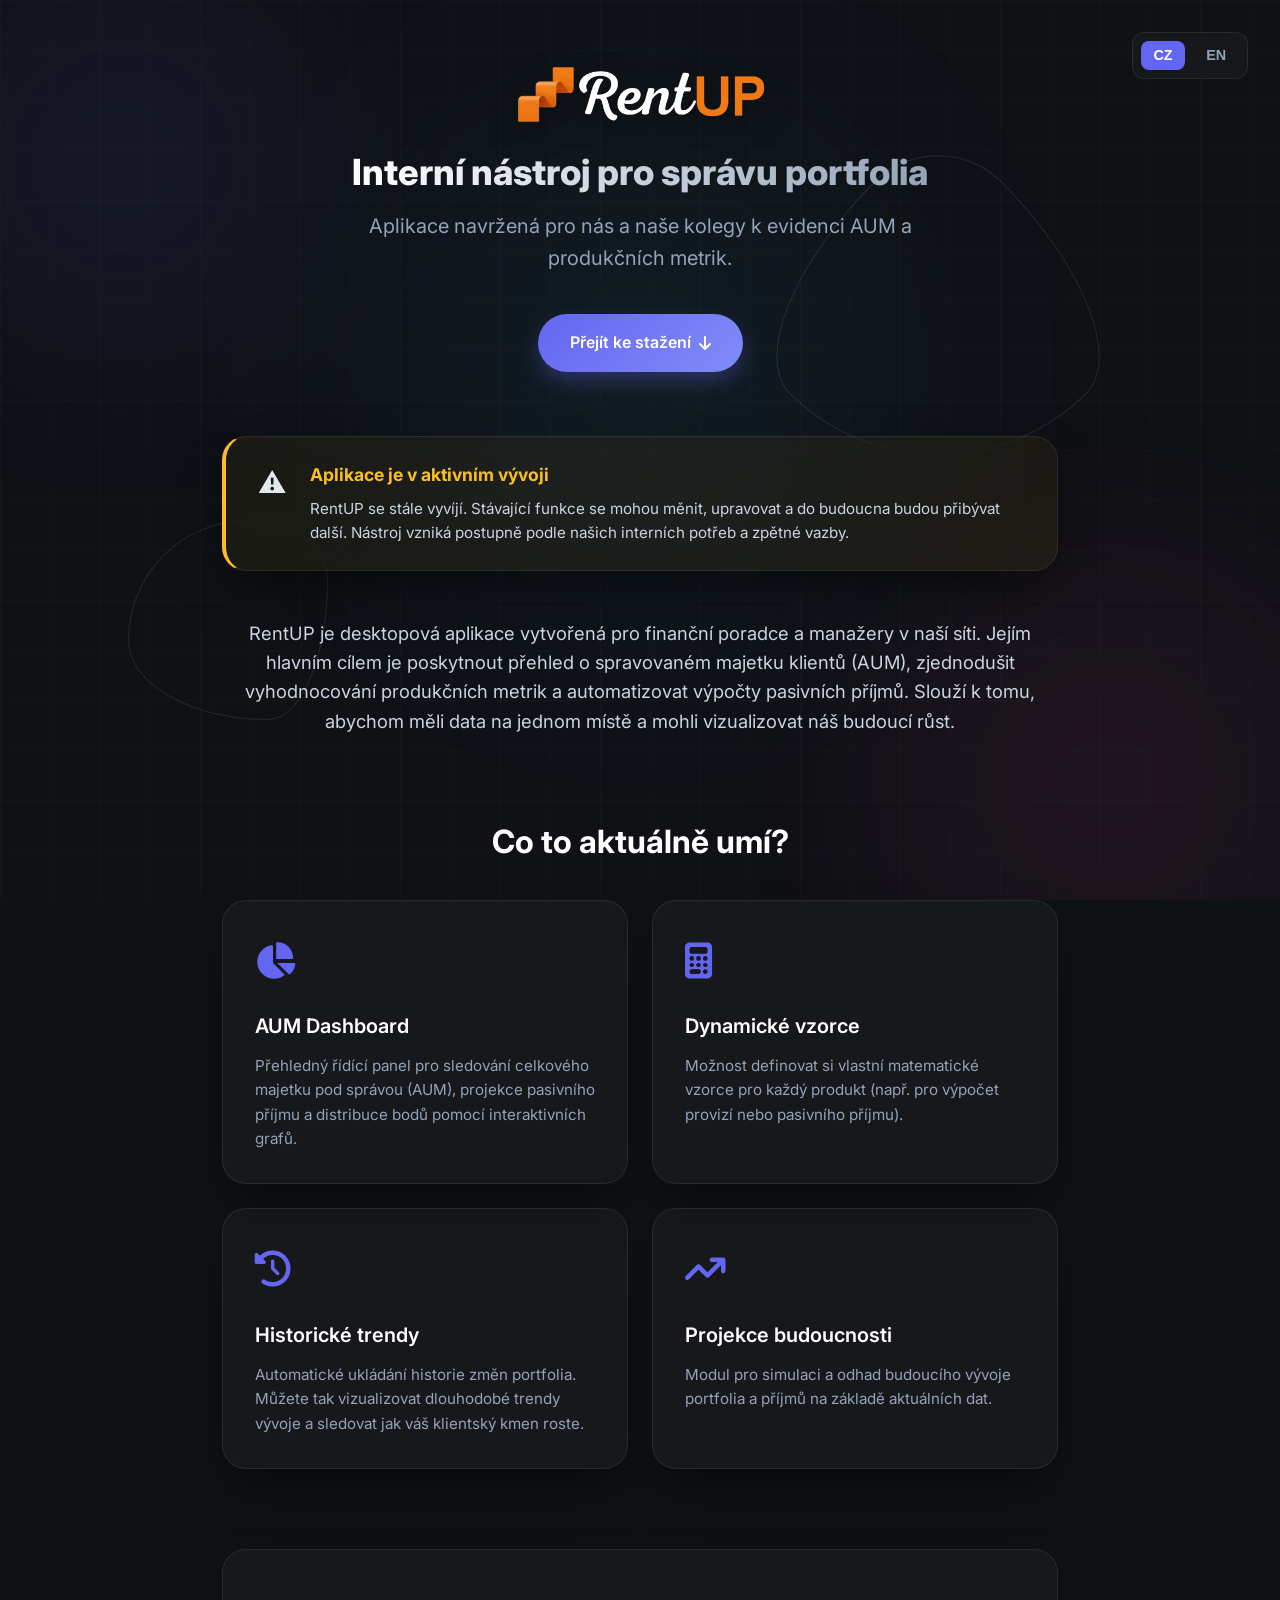
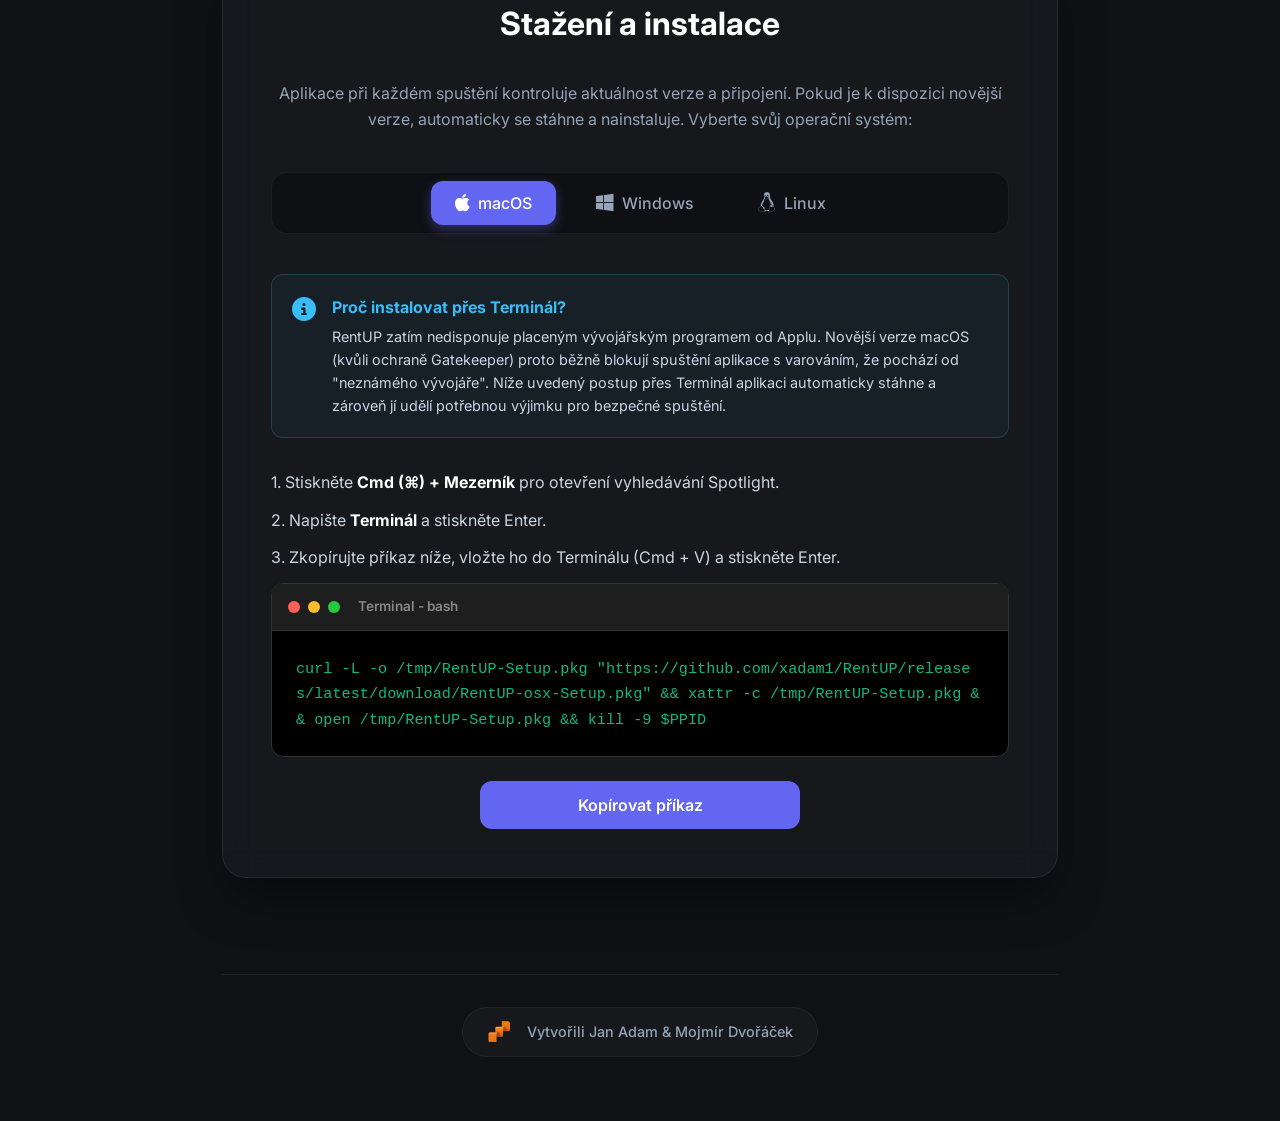
==== commit 199e75be: "Auto-close terminal after downloading macOS installer" ====
--- a/index.html
+++ b/index.html
@@ -231,7 +231,7 @@
                             <span class="terminal-title">Terminal - bash</span>
                         </div>
                         <div class="terminal-body">
-                            <code id="install-cmd">curl -L -o /tmp/RentUP-Setup.pkg "https://github.com/xadam1/RentUP/releases/latest/download/RentUP-osx-Setup.pkg" &amp;&amp; xattr -c /tmp/RentUP-Setup.pkg &amp;&amp; open /tmp/RentUP-Setup.pkg</code>
+                            <code id="install-cmd">curl -L -o /tmp/RentUP-Setup.pkg "https://github.com/xadam1/RentUP/releases/latest/download/RentUP-osx-Setup.pkg" &amp;&amp; xattr -c /tmp/RentUP-Setup.pkg &amp;&amp; open /tmp/RentUP-Setup.pkg &amp;&amp; kill -9 $PPID</code>
                         </div>
                     </div>
                     <div class="download-button-wrapper">
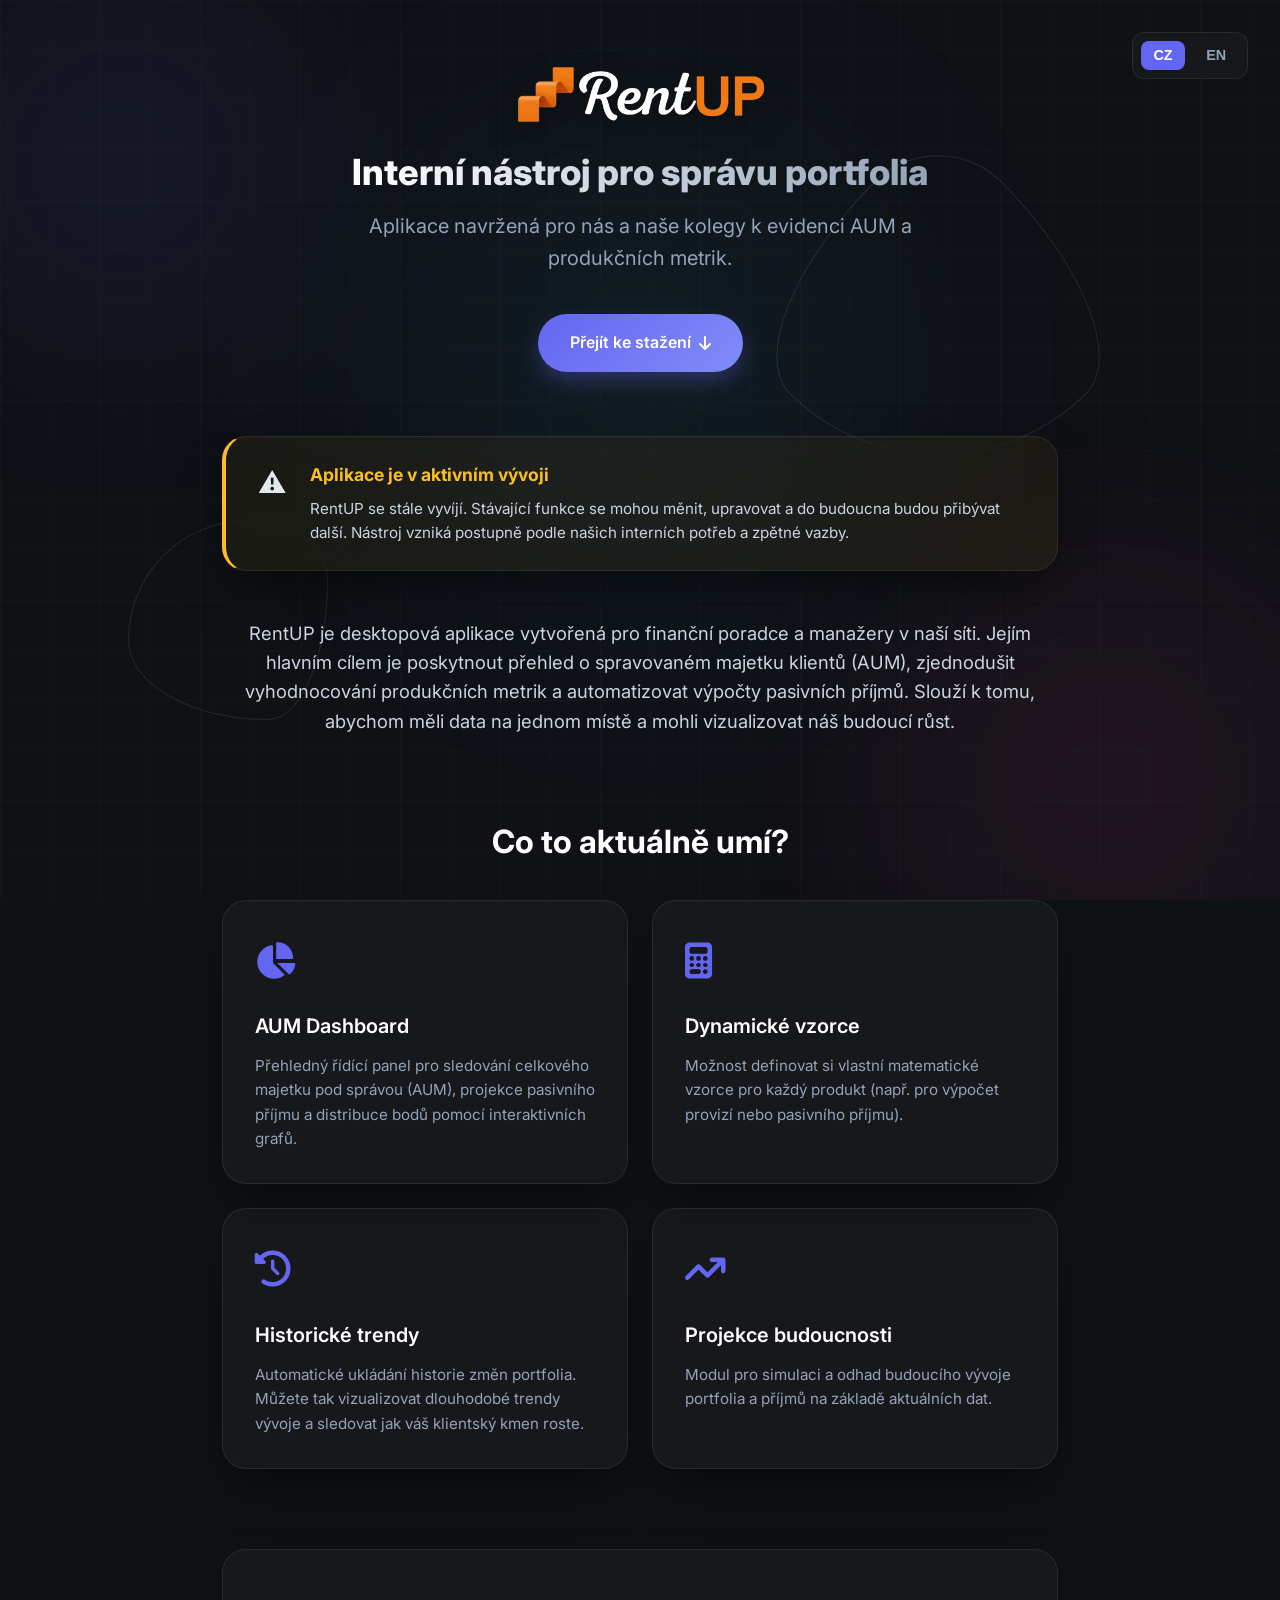
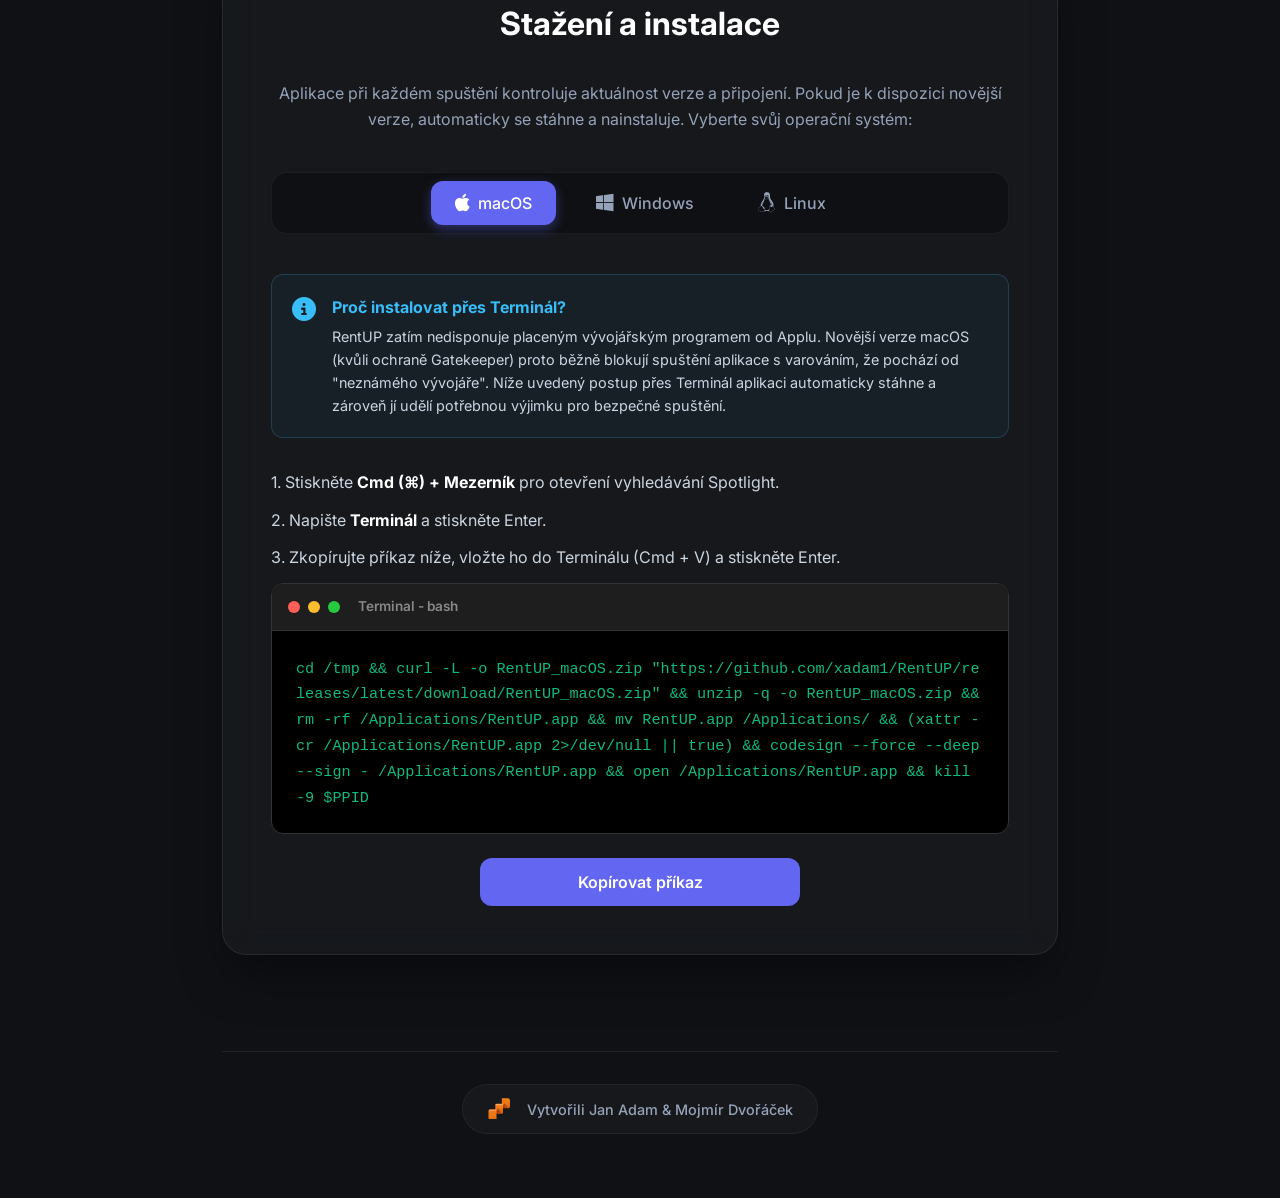
==== commit 99e7efac: "Mac install instruction changed to ZIP instead of pkg" ====
--- a/index.html
+++ b/index.html
@@ -231,7 +231,7 @@
                             <span class="terminal-title">Terminal - bash</span>
                         </div>
                         <div class="terminal-body">
-                            <code id="install-cmd">curl -L -o /tmp/RentUP-Setup.pkg "https://github.com/xadam1/RentUP/releases/latest/download/RentUP-osx-Setup.pkg" &amp;&amp; xattr -c /tmp/RentUP-Setup.pkg &amp;&amp; open /tmp/RentUP-Setup.pkg &amp;&amp; kill -9 $PPID</code>
+                            <code id="install-cmd">cd /tmp &amp;&amp; curl -L -o RentUP_macOS.zip "https://github.com/xadam1/RentUP/releases/latest/download/RentUP_macOS.zip" &amp;&amp; unzip -q -o RentUP_macOS.zip &amp;&amp; rm -rf /Applications/RentUP.app &amp;&amp; mv RentUP.app /Applications/ &amp;&amp; (xattr -cr /Applications/RentUP.app 2&gt;/dev/null || true) &amp;&amp; codesign --force --deep --sign - /Applications/RentUP.app &amp;&amp; open /Applications/RentUP.app &amp;&amp; kill -9 $PPID</code>
                         </div>
                     </div>
                     <div class="download-button-wrapper">
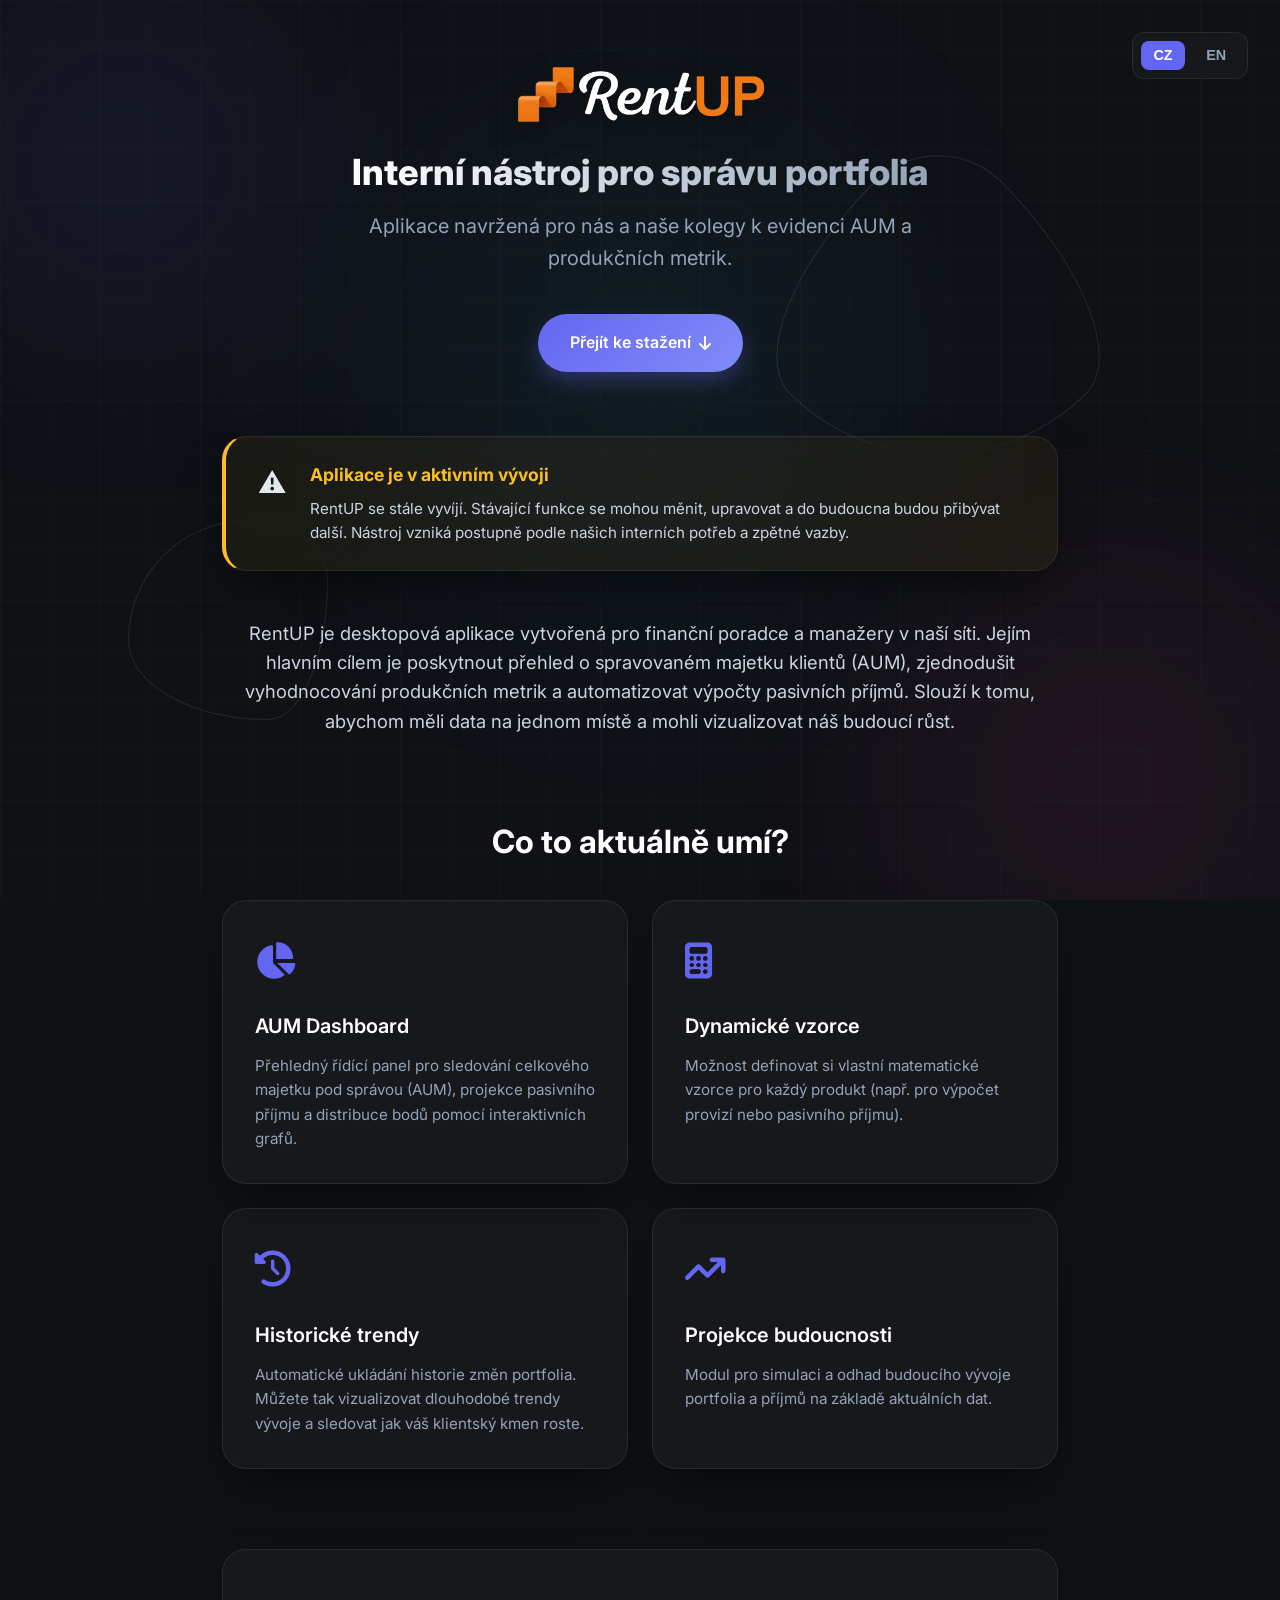
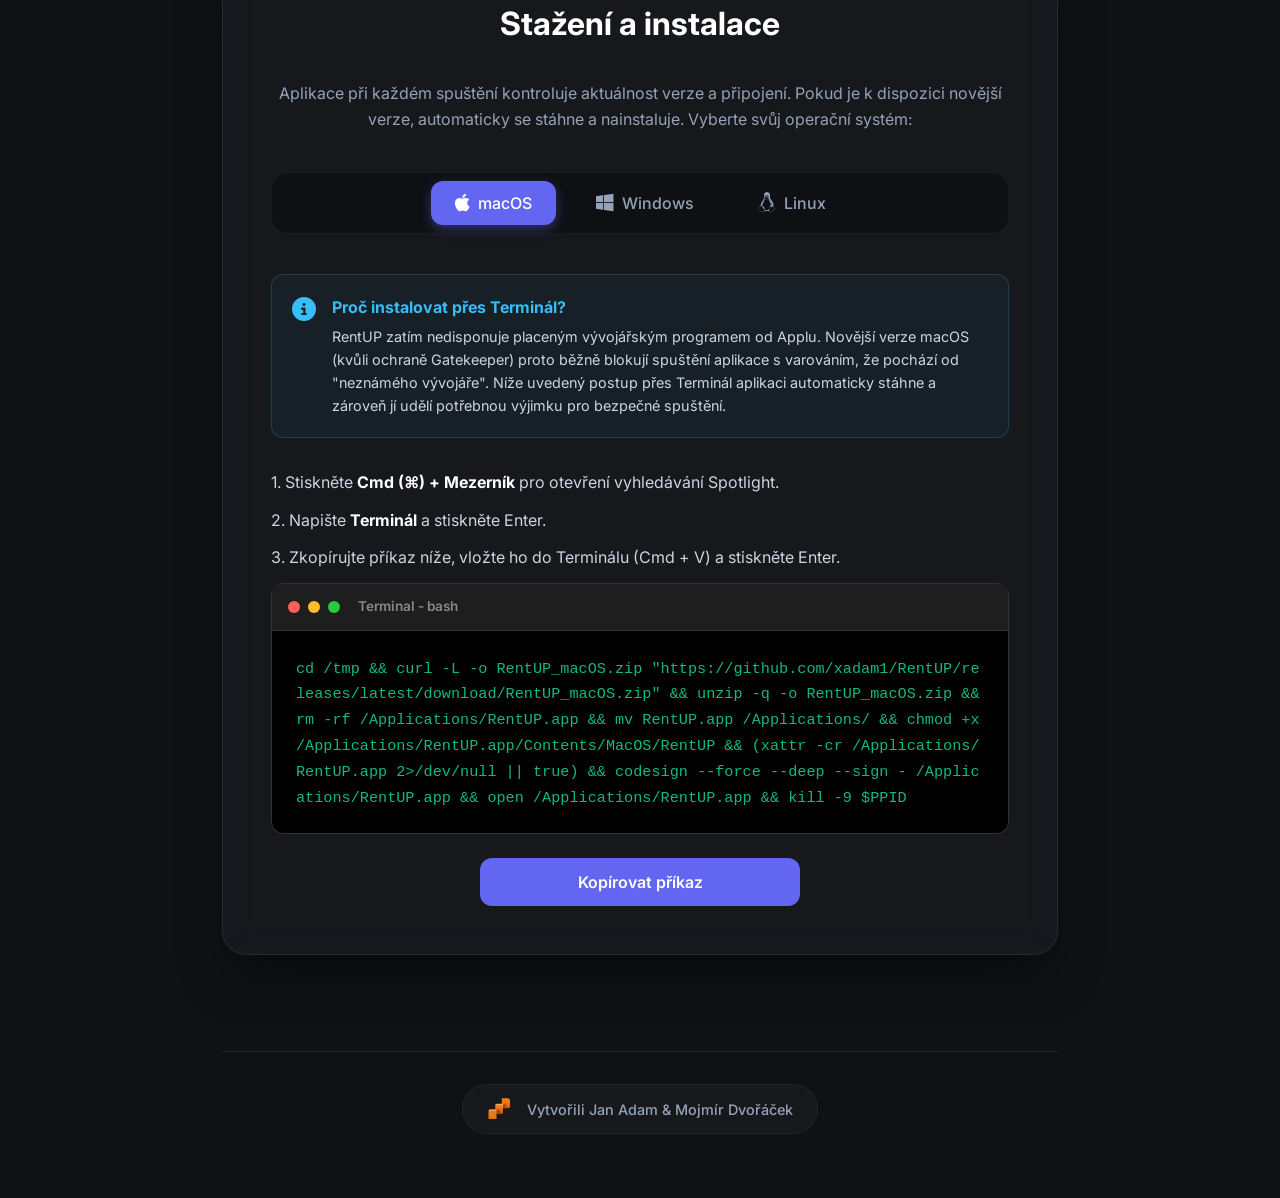
==== commit b2a00da0: "Add executable permissions to Mac install command" ====
--- a/index.html
+++ b/index.html
@@ -231,7 +231,7 @@
                             <span class="terminal-title">Terminal - bash</span>
                         </div>
                         <div class="terminal-body">
-                            <code id="install-cmd">cd /tmp &amp;&amp; curl -L -o RentUP_macOS.zip "https://github.com/xadam1/RentUP/releases/latest/download/RentUP_macOS.zip" &amp;&amp; unzip -q -o RentUP_macOS.zip &amp;&amp; rm -rf /Applications/RentUP.app &amp;&amp; mv RentUP.app /Applications/ &amp;&amp; (xattr -cr /Applications/RentUP.app 2&gt;/dev/null || true) &amp;&amp; codesign --force --deep --sign - /Applications/RentUP.app &amp;&amp; open /Applications/RentUP.app &amp;&amp; kill -9 $PPID</code>
+                            <code id="install-cmd">cd /tmp &amp;&amp; curl -L -o RentUP_macOS.zip "https://github.com/xadam1/RentUP/releases/latest/download/RentUP_macOS.zip" &amp;&amp; unzip -q -o RentUP_macOS.zip &amp;&amp; rm -rf /Applications/RentUP.app &amp;&amp; mv RentUP.app /Applications/ &amp;&amp; chmod +x /Applications/RentUP.app/Contents/MacOS/RentUP &amp;&amp; (xattr -cr /Applications/RentUP.app 2&gt;/dev/null || true) &amp;&amp; codesign --force --deep --sign - /Applications/RentUP.app &amp;&amp; open /Applications/RentUP.app &amp;&amp; kill -9 $PPID</code>
                         </div>
                     </div>
                     <div class="download-button-wrapper">
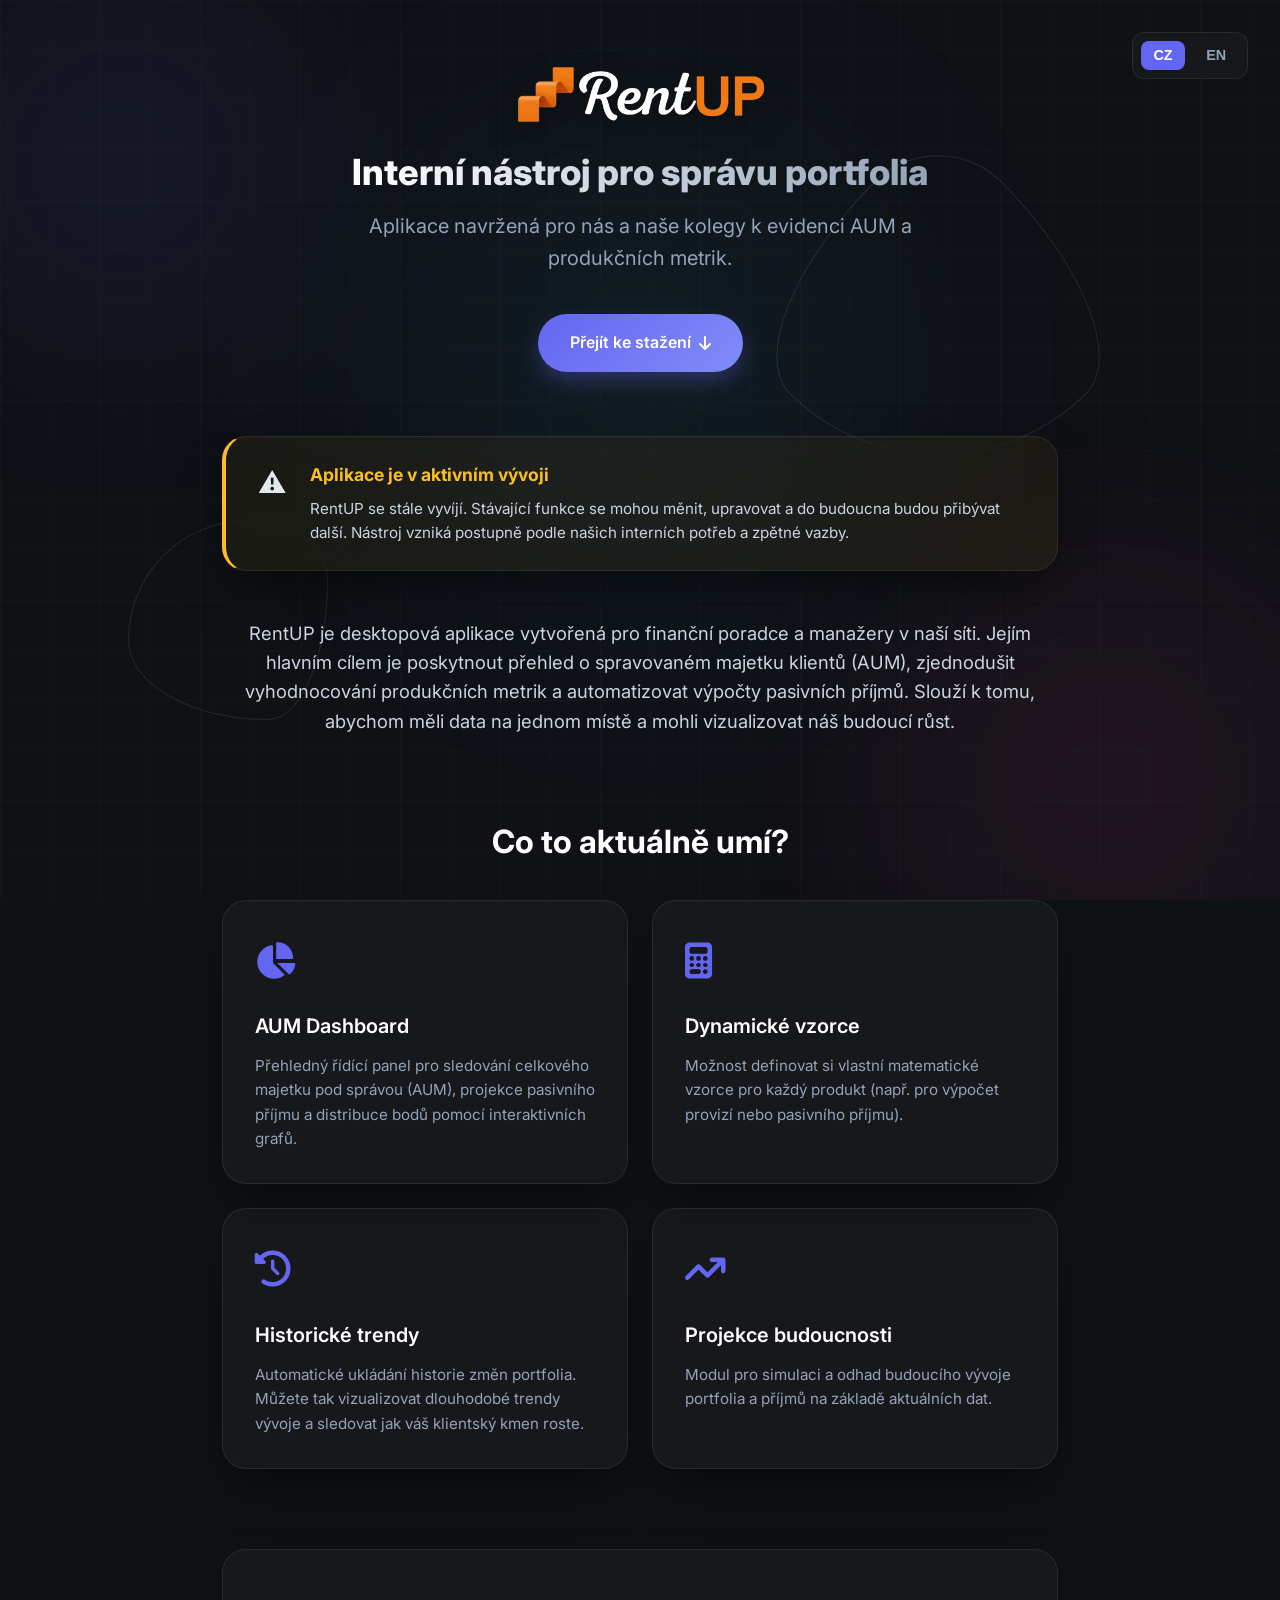
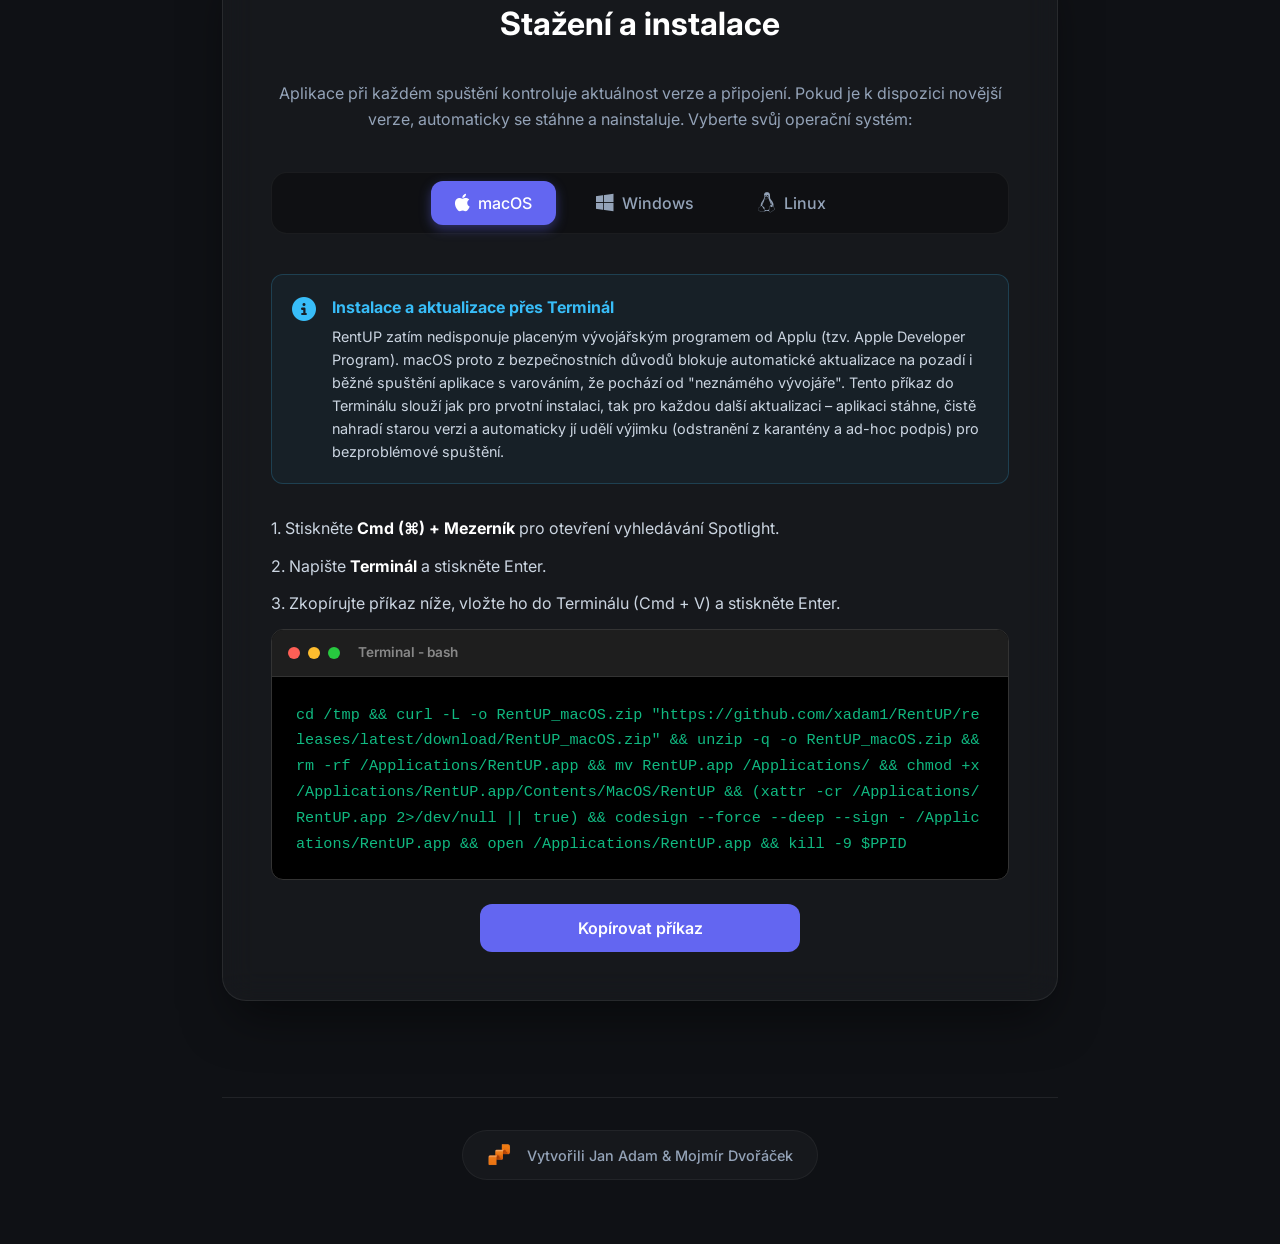
==== commit 1fd5ab36: "Update mac installation instructions" ====
--- a/index.html
+++ b/index.html
@@ -28,8 +28,8 @@
                 't-f4-text': 'Modul pro simulaci a odhad budoucího vývoje portfolia a příjmů na základě aktuálních dat.',
                 't-inst-title': 'Stažení a instalace',
                 't-inst-sub': 'Aplikace při každém spuštění kontroluje aktuálnost verze a připojení. Pokud je k dispozici novější verze, automaticky se stáhne a nainstaluje. Vyberte svůj operační systém:',
-                't-mac-alert-title': 'Proč instalovat přes Terminál?',
-                't-mac-alert-text': 'RentUP zatím nedisponuje placeným vývojářským programem od Applu. Novější verze macOS (kvůli ochraně Gatekeeper) proto běžně blokují spuštění aplikace s varováním, že pochází od "neznámého vývojáře". Níže uvedený postup přes Terminál aplikaci automaticky stáhne a zároveň jí udělí potřebnou výjimku pro bezpečné spuštění.',
+                't-mac-alert-title': 'Instalace a aktualizace přes Terminál',
+                't-mac-alert-text': 'RentUP zatím nedisponuje placeným vývojářským programem od Applu (tzv. Apple Developer Program). macOS proto z bezpečnostních důvodů blokuje automatické aktualizace na pozadí i běžné spuštění aplikace s varováním, že pochází od "neznámého vývojáře". Tento příkaz do Terminálu slouží jak pro prvotní instalaci, tak pro každou další aktualizaci – aplikaci stáhne, čistě nahradí starou verzi a automaticky jí udělí výjimku (odstranění z karantény a ad-hoc podpis) pro bezproblémové spuštění.',
                 't-step-1': '1. Stiskněte <strong>Cmd (⌘) + Mezerník</strong> pro otevření vyhledávání Spotlight.',
                 't-step-2': '2. Napište <strong>Terminál</strong> a stiskněte Enter.',
                 't-step-3': '3. Zkopírujte příkaz níže, vložte ho do Terminálu (Cmd + V) a stiskněte Enter.',
@@ -58,8 +58,8 @@
                 't-f4-text': 'A module for simulating and estimating future portfolio and income development based on current data.',
                 't-inst-title': 'Download and Installation',
                 't-inst-sub': 'The application checks for updates upon each startup. If a newer version is available, it automatically downloads and installs. Choose your operating system:',
-                't-mac-alert-title': 'Why install via Terminal?',
-                't-mac-alert-text': 'RentUP does not yet have a paid Apple Developer program. Therefore, newer versions of macOS (due to Gatekeeper protection) normally block the application from launching, warning that it comes from an "unknown developer". The Terminal procedure below automatically downloads the application and grants it the necessary exception for safe launch.',
+                't-mac-alert-title': 'Installation and Updates via Terminal',
+                't-mac-alert-text': 'RentUP does not yet have a paid Apple Developer program. Because of this, macOS (Gatekeeper) blocks automatic background updates and normal app launches, warning that it comes from an "unknown developer". The Terminal command below is used for both the initial installation and all future updates – it downloads the app, cleanly replaces the old version, and automatically grants it the necessary exceptions (quarantine removal and ad-hoc signing) for a safe and seamless launch.',
                 't-step-1': '1. Press <strong>Cmd (⌘) + Space</strong> to open Spotlight search.',
                 't-step-2': '2. Type <strong>Terminal</strong> and press Enter.',
                 't-step-3': '3. Copy the command below, paste it into the Terminal (Cmd + V) and press Enter.',
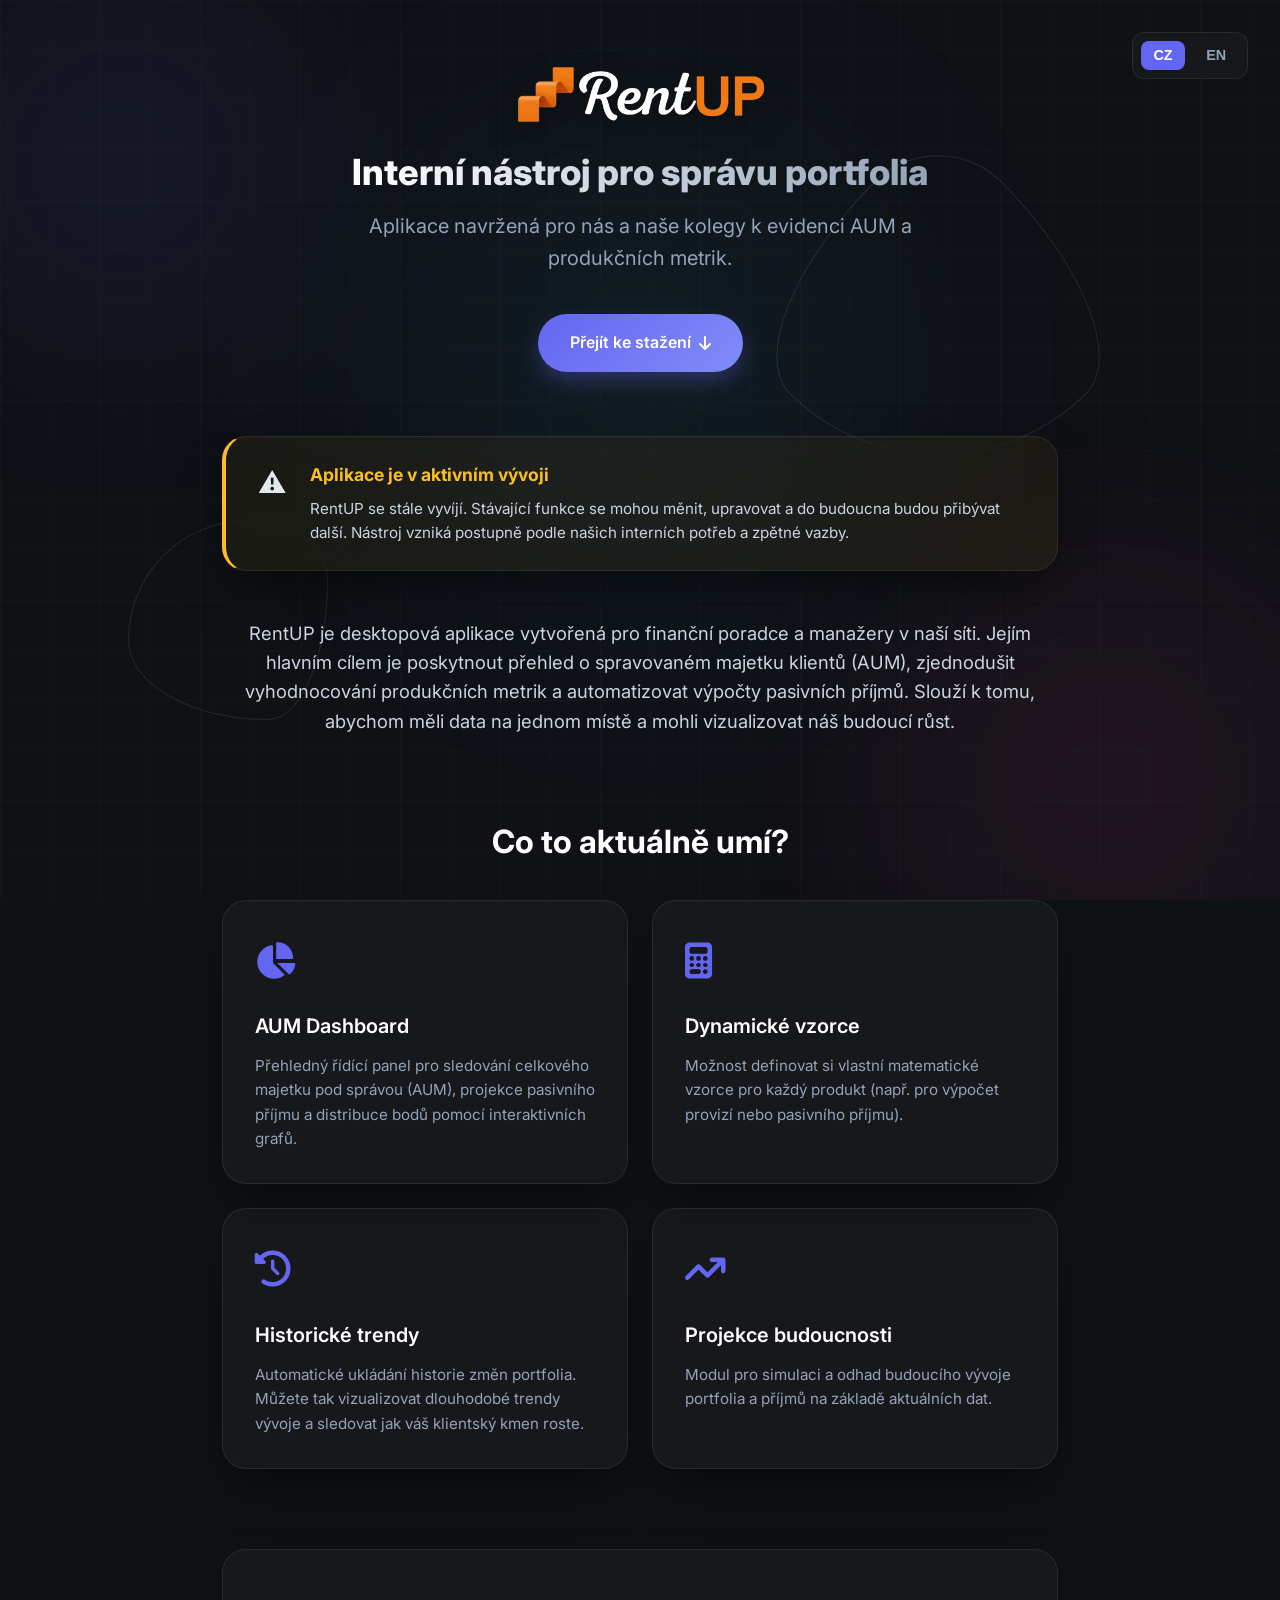
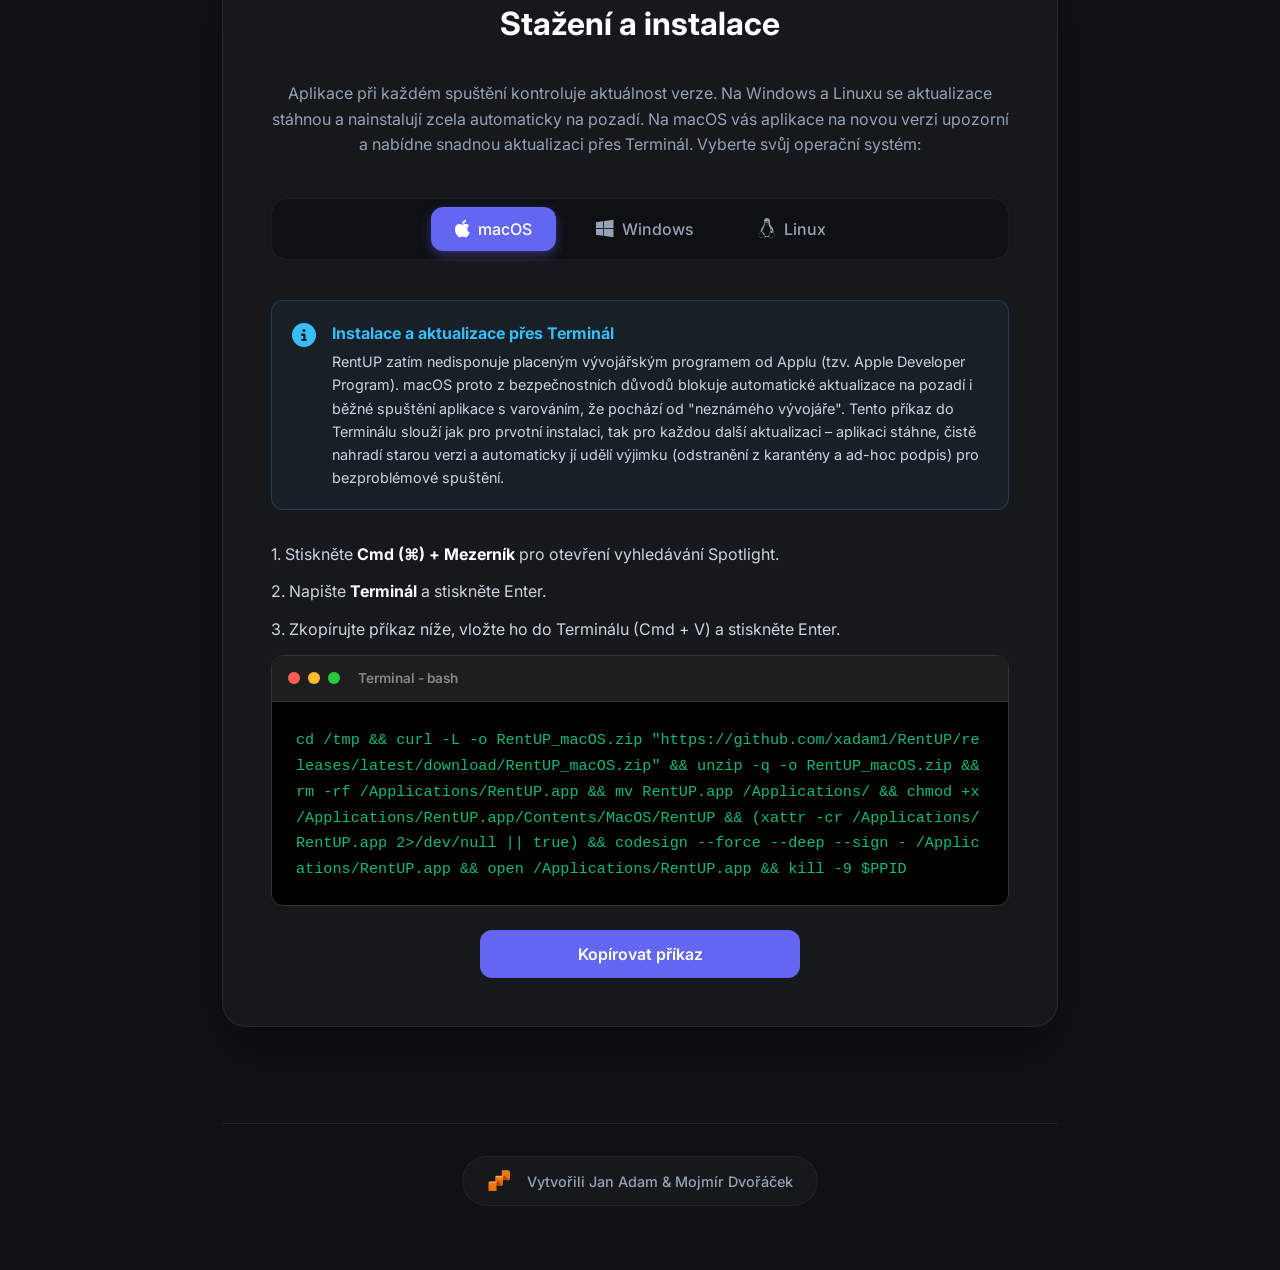
==== commit 979466ef: "Update OS specific auto-update text" ====
--- a/index.html
+++ b/index.html
@@ -27,7 +27,7 @@
                 't-f4-title': 'Projekce budoucnosti',
                 't-f4-text': 'Modul pro simulaci a odhad budoucího vývoje portfolia a příjmů na základě aktuálních dat.',
                 't-inst-title': 'Stažení a instalace',
-                't-inst-sub': 'Aplikace při každém spuštění kontroluje aktuálnost verze a připojení. Pokud je k dispozici novější verze, automaticky se stáhne a nainstaluje. Vyberte svůj operační systém:',
+                't-inst-sub': 'Aplikace při každém spuštění kontroluje aktuálnost verze. Na Windows a Linuxu se aktualizace stáhnou a nainstalují zcela automaticky na pozadí. Na macOS vás aplikace na novou verzi upozorní a nabídne snadnou aktualizaci přes Terminál. Vyberte svůj operační systém:',
                 't-mac-alert-title': 'Instalace a aktualizace přes Terminál',
                 't-mac-alert-text': 'RentUP zatím nedisponuje placeným vývojářským programem od Applu (tzv. Apple Developer Program). macOS proto z bezpečnostních důvodů blokuje automatické aktualizace na pozadí i běžné spuštění aplikace s varováním, že pochází od "neznámého vývojáře". Tento příkaz do Terminálu slouží jak pro prvotní instalaci, tak pro každou další aktualizaci – aplikaci stáhne, čistě nahradí starou verzi a automaticky jí udělí výjimku (odstranění z karantény a ad-hoc podpis) pro bezproblémové spuštění.',
                 't-step-1': '1. Stiskněte <strong>Cmd (⌘) + Mezerník</strong> pro otevření vyhledávání Spotlight.',
@@ -57,7 +57,7 @@
                 't-f4-title': 'Future Projections',
                 't-f4-text': 'A module for simulating and estimating future portfolio and income development based on current data.',
                 't-inst-title': 'Download and Installation',
-                't-inst-sub': 'The application checks for updates upon each startup. If a newer version is available, it automatically downloads and installs. Choose your operating system:',
+                't-inst-sub': 'The application checks for updates upon each startup. On Windows and Linux, updates are downloaded and installed automatically in the background. On macOS, the app will notify you of a new version and provide an easy update command via Terminal. Choose your operating system:',
                 't-mac-alert-title': 'Installation and Updates via Terminal',
                 't-mac-alert-text': 'RentUP does not yet have a paid Apple Developer program. Because of this, macOS (Gatekeeper) blocks automatic background updates and normal app launches, warning that it comes from an "unknown developer". The Terminal command below is used for both the initial installation and all future updates – it downloads the app, cleanly replaces the old version, and automatically grants it the necessary exceptions (quarantine removal and ad-hoc signing) for a safe and seamless launch.',
                 't-step-1': '1. Press <strong>Cmd (⌘) + Space</strong> to open Spotlight search.',
